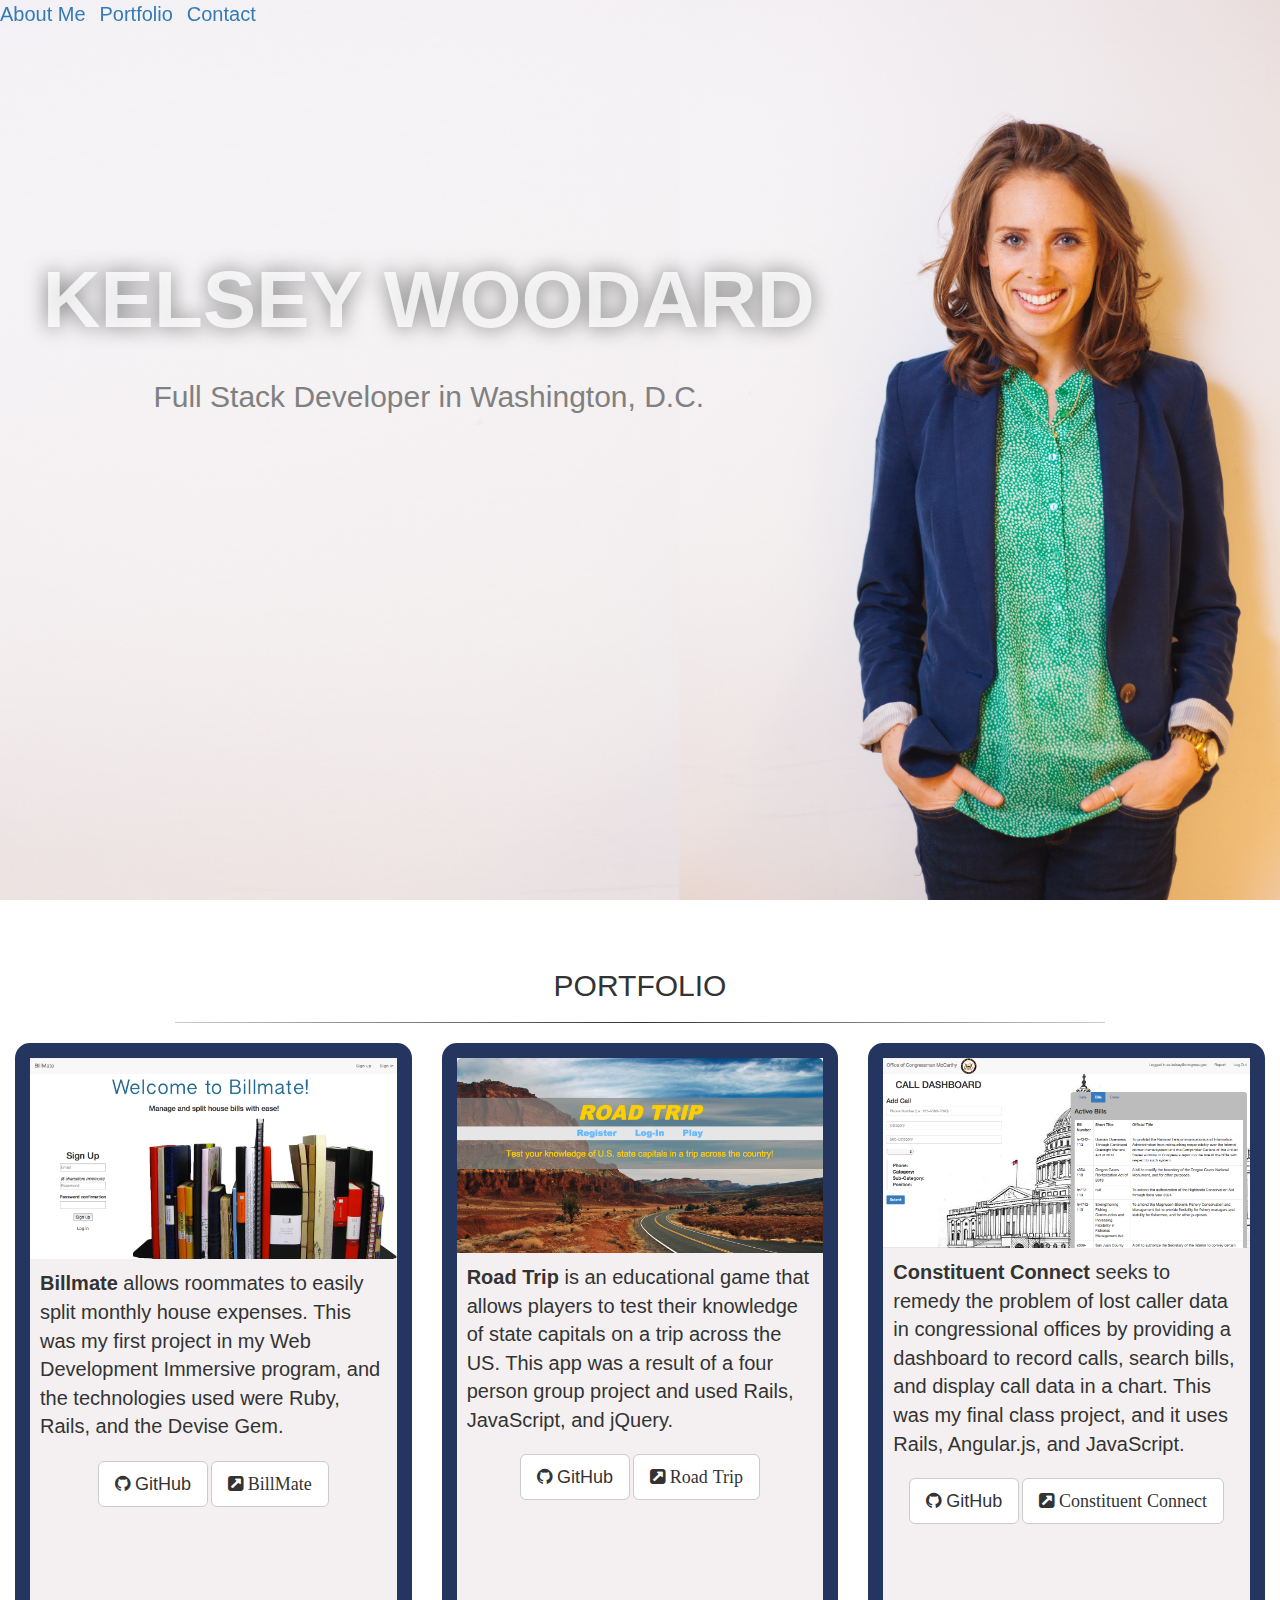
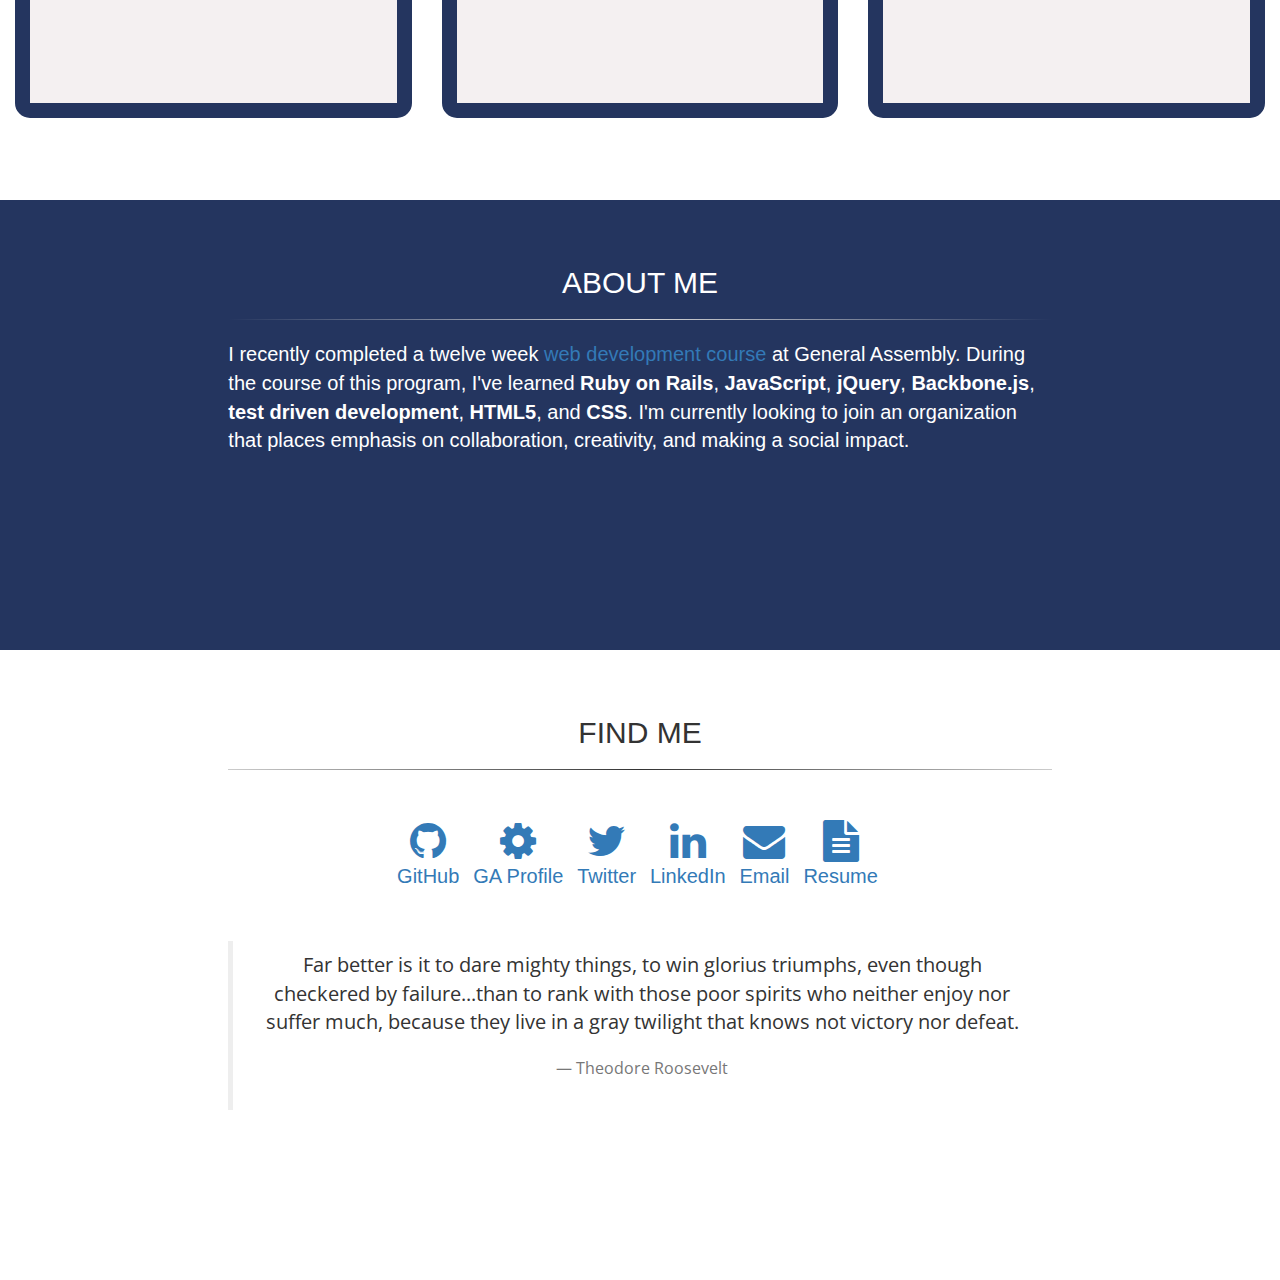
==== index.html @ 6094ac80 "changed resume to .pdf" ====
<!DOCTYPE html>
<html>
  <head>
    <!--
    Far better is it to dare mighty things, to win glorius triumphs,
    even though checkered by failure... than to rank with those poor spirits who neither enjoy nor suffer much, because they live in a gray twilight that knows not victory nor defeat.
    — Theodore Roosevelt
    -->
    <title>Kelsey Woodard</title>
    <link rel="stylesheet" href="http://fonts.googleapis.com/css?family=Roboto+Slab">
    <link href='http://fonts.googleapis.com/css?family=Open+Sans+Condensed:300' rel='stylesheet' type='text/css'>
    <link rel="stylesheet" href="css/style.css">
    <link rel="stylesheet" href="css/base.css">
    <link rel="shortcut icon" type="image/x-icon" href="images/favicon.ico">
    <link rel="stylesheet" href="https://maxcdn.bootstrapcdn.com/bootstrap/3.3.1/css/bootstrap.min.css">
    <link rel="stylesheet" href="http://maxcdn.bootstrapcdn.com/font-awesome/4.2.0/css/font-awesome.min.css">
  </head>
  <body>
    <!-- Header nav bar -->
    <nav class="navbar navbar-fixed-top">
      <div class="navbar-header page-scroll">
        <ul class="list-inline">
          <li class="link">
            <a href="#about-me">
              <span>About Me</span>
            </a>
          </li>
          <li class="link">
            <a href="#portfolio">
              <span>Portfolio</span>
            </a>
          </li>
          <li class="link">
            <a href="#contact">
              <span>Contact</span>
            </a>
          </li>
        </ul>
        </div>
    </nav>
    <!-- TITLE PAGE -->
    <section class="module parallax title">
      <div id="name">
        <h1>KELSEY WOODARD</h1>
        <h2>Full Stack Developer in Washington, D.C.</h2>
      </div>
    </section>
    
    <!-- PORTFOLIO -->
    <section class="module content">
      <div id="portfolio">
        <div class="col-md-12">
          <div class="container text-center">
            <h2>PORTFOLIO</h2>
            <hr class="style-one">
          </div>
        </div>
        <div class="col-md-4">
          <div class="project-box center-block">
            <a target="_blank" href="https://billmate.herokuapp.com/" title="BillMate">
              <img class="site-pic" src="images/billmate.png">
            </a>
            <p><strong>Billmate</strong> allows roommates to easily split monthly house expenses. This was my first project in my Web Development Immersive program, and the technologies used were Ruby, Rails, and the Devise Gem.</p>
            <div class="wrapper text-center">
              <a target="_blank" href="https://github.com/kwoodard22/BillMate">
              <button type="button" class="btn btn-default btn-lg">
                <i class="fa fa-1x fa-github"></i>
                GitHub
                </button>
              </a>
              <a target="_blank" href="https://billmate.herokuapp.com/">
                <button type="button" class="btn btn-default btn-lg">
                <i class="fa fa-1x fa-external-link-square">
                BillMate
                </i>
                </button>
              </a>
            </div>
          </div>
        </div>
        <div class="col-md-4">
          <div class="project-box center-block">
            <a target="_blank" href="https://state-capital-road-trip.herokuapp.com/" title="Road Trip">
              <img class="site-pic" src="images/road-trip.png">
            </a>
            <p><strong>Road Trip</strong> is an educational game that allows players to test their knowledge of state capitals on a trip across the US. This app was a result of a four person group project and used Rails, JavaScript, and jQuery. </p>
            <div class="wrapper text-center">
              <a target="_blank" href="https://github.com/kwoodard22/road_trip">
              <button type="button" class="btn btn-default btn-lg">
              <i class="fa fa-1x fa-github"></i>
              GitHub
              </button>
            </a>
            <a target="_blank" href="https://state-capital-road-trip.herokuapp.com/">
              <button type="button" class="btn btn-default btn-lg">
              <i class="fa fa-1x fa-external-link-square">
              Road Trip
              </i>
              </button>
            </a>
            </div>
          </div>
        </div>
        <div class="col-md-4">
          <div class="project-box">
            <a target="_blank" href="https://constituent-connect.herokuapp.com/" title="Constituent Connect">
              <img class="site-pic" src="images/constituent_connect.png">
            </a>
            <p><strong>Constituent Connect</strong> seeks to remedy the problem of lost caller data in congressional offices by providing a dashboard to record calls, search bills, and display call data in a chart. This was my final class project, and it uses Rails, Angular.js, and JavaScript.</p>
            
            <div class="wrapper text-center">
              <a target="_blank" href="https://github.com/kwoodard22/constituent_connect">
              <button type="button" class="btn btn-default btn-lg">
              <i class="fa fa-1x fa-github"></i>
              GitHub
              </button>
            </a>
              <a target="_blank" href="https://constituent-connect.herokuapp.com/">
              <button type="button" class="btn btn-default btn-lg">
              <i class="fa fa-1x fa-external-link-square">
              Constituent Connect
              </i>
              </button>
            </a>
            </div>
          </div>
        </div>
      </div>
    </section>

    <!-- ABOUT ME -->
    <section class="module about">
      <div class="col-md-2"></div>
      <div class="col-md-8 about-box">
        <div id="about-me">
          <h2>ABOUT ME</h2>
          <hr class="style-two">
        </div>
        <p>I recently completed a twelve week <a href="https://generalassemb.ly/education/web-development-immersive">web development course</a> at General Assembly. During the course of this program, I've learned <strong>Ruby on Rails</strong>, <strong>JavaScript</strong>, <strong>jQuery</strong>, <strong>Backbone.js</strong>, <strong>test driven development</strong>, <strong>HTML5</strong>, and <strong>CSS</strong>. I'm currently looking to join an organization that places emphasis on collaboration, creativity, and making a social impact.</p>
      </div>
    </section>

    <!-- CONTACT -->
    <section class="module parallax contact">
      <div class="col-md-2"></div>
      <div class="col-md-8 text-center">
        <div id="contact">
          <h2>FIND ME</h2>
          <hr class="style-one">
          <ul class="list-inline find-me-list">
            <li>
              <a href="http://www.github.com/kwoodard22" target="_blank"><i class="fa fa-github fa-3x"></i><p>GitHub</p></a>
            </li>
            <li>
              <a href="https://alumni.generalassemb.ly/kelsey-woodard" target="_blank"><i class="fa fa-cog fa-3x" target="_blank"></i><p>GA Profile</p></a>
            </li>
            <li>
              <a href="http://www.twitter.com/KelseyMWoodard" target="_blank"><i class="fa fa-twitter fa-3x"></i><p>Twitter</p></a>
            </li>
            <li>
              <a href="http://www.linkedin.com/in/kelseywoodard" target="_blank"><i class="fa fa-linkedin fa-3x"></i><p>LinkedIn</p></a>
            </li>
            <li>
              <a target="_blank" href="mailto:kwoodard22@gmail.com"><i class="fa fa-envelope fa-3x"></i><p>Email</p></a>
            </li>
            <li>
              <a href="./assets/KWoodard_Resume.pdf" target="_blank"><i class="fa fa-file-text fa-3x" target="_blank"></i><p>Resume</p></a>
            </li>
          </ul>
          <blockquote id="quote">Far better is it to dare mighty things, to win glorius triumphs, even though checkered by failure...than to rank with those poor spirits who neither enjoy nor suffer much, because they live in a gray twilight that knows not victory nor defeat.
          <footer><cite>Theodore Roosevelt</cite></footer>
          </blockquote>  
        </div>
      </div>
    </section>
    <script src="js/jquery.js"></script>
    <script type="text/javascript" src="http://ajax.googleapis.com/ajax/libs/jquery/2.1.1/jquery.min.js"></script>
  </body>
</html>
---- css/style.css ----
/* PRIMARY STRUCTURE */

html, body {
  min-height: 100%;
  margin: 0;
  padding: 0;
  border: 0;
  font-size: 100%;
  font: inherit;
  vertical-align: baseline;
  background-color: #b4b4b4;
  color: #787878;
  font-family: "Helvetica Neue", Helvetica, Arial, "Lucida Grande", sans-serif;
  font-size: 20px;
  line-height: 1.5;
  background-attachment: fixed;

}

/* HEADER */

#name h2 {
  color: #808080;
}


.link {
  font-size: 20px;
}

.site-pic {
  border-top-left-radius: 5px;
  border-top-right-radius: 5px;
  width: 100%;
  height: auto;
}

.project-box {
  background-color: #F4F0F1;
  border-radius: 15px;
  border: 15px solid #24355F;
  overflow: hidden;
  font-size: 10px;
  height: 75vh;
  padding-bottom: 30px;
}

.project-box p {
  padding: 10px;
}

hr.style-one {
    border: 0;
    height: 1px;
    width: auto;
    background: #333;
    background-image: -webkit-linear-gradient(left, #ccc, #333, #ccc); 
    background-image:    -moz-linear-gradient(left, #ccc, #333, #ccc); 
    background-image:     -ms-linear-gradient(left, #ccc, #333, #ccc); 
    background-image:      -o-linear-gradient(left, #ccc, #333, #ccc); 
}

hr.style-two {
  border: 0;
  height: 1px;
  width: auto;
  background: #d6d6d6;
  background-image: -webkit-linear-gradient(left, #24355F, #d6d6d6, #24355F); 
  background-image:    -moz-linear-gradient(left, #24355F, #d6d6d6, #24355F); 
  background-image:     -ms-linear-gradient(left, #24355F, #d6d6d6, #24355F); 
  background-image:      -o-linear-gradient(left, #24355F, #d6d6d6, #24355F); 
}

.about-box {
  color: white;
}

#about-me {
  text-align: center;
}

.fa:hover {
    color: #24355F;
}

#quote {
  font-size: 20px;
  font-family: 'Open Sans Condensed', sans-serif;
}

a,
a:hover,
a:focus,
a:active,
a.active {
    outline: 0;
    color: #000;
}

ul.find-me-list {
  padding: 30px;
}

/* SECTIONS */

section.module h2 {
  font-family: "Helvetica Neue", Helvetica, Arial, "Lucida Grande", sans-serif;
  font-size: 25px;
  padding-top: 50px;
}

section.module.parallax.title h2 {
  padding-top: 20px;
}

section.module p {

  font-size: 25px;
  font-weight: 300;
}

section.module.content {
  height: 100vh;
}

section.contact {
  height: 70vh;
}

section.module.parallax {
  min-height: 100%;
  background-position: 50% 50%;
  background-repeat: no-repeat;
  background-attachment: fixed;
  background-size: cover;
}
section.module.parallax h1 {
  color: rgba(255, 255, 255, 0.8);
  font-size: 48px;
  font-weight: 700;
  text-transform: uppercase;
  text-shadow: 0 0 20px rgba(0, 0, 0, 0.5);
  margin-bottom: 2%;
}

section.module.parallax #name {
  width: 65%;
  padding: 20% 0 0 2%;
  text-align: center;
}

section.module.title {
  background-image: url("../images/kelsey_woodard.jpg");
  height: 100vh;
}

section.about {
  background: #24355F;
  height: 50vh;
}

/* ===== MEDIA ===== */

@media (min-width: 1120px), (min-height: 630px) {
  body { 
    background-size: auto; 
  }
}

@media all and (min-width: 600px) {

  section.module.title {
    background-image: url("../images/lebanon.jpg") 50% 50% no-repeat;
  }

  section.module h2 {
    font-size: 30px;
    margin: 2% 0 2% 0;
  }
  section.module p {
    font-size: 20px;
  }
  section.module.parallax h1 {
    font-size: 50px;
  }
}

@media all and (min-width: 960px) {
  section.module.parallax h1 {
    font-size: 80px;
    margin-top: 0;
  }
}
---- css/base.css ----
/* ============================================================
  RESET - http://meyerweb.com/eric/tools/css/reset/
============================================================ */
html, body, div, span, applet, object, iframe,
h1, h2, h3, h4, h5, h6, p, blockquote, pre,
a, abbr, acronym, address, big, cite, code,
del, dfn, em, img, ins, kbd, q, s, samp,
small, strike, strong, sub, sup, tt, var,
b, u, i, center,
dl, dt, dd, ol, ul, li,
fieldset, form, label, legend,
table, caption, tbody, tfoot, thead, tr, th, td,
article, aside, canvas, details, embed,
figure, figcaption, footer, header, hgroup,
menu, nav, output, ruby, section, summary,
time, mark, audio, video {
  margin: 0;
  padding: 0;
  border: 0;
  font-size: 100%;
  font: inherit;
  vertical-align: baseline;
}

/* HTML5 display-role reset for older browsers */
article, aside, details, figcaption, figure,
footer, header, hgroup, menu, nav, section {
  display: block;
}

body {
  line-height: 1;
}

ol, ul {
  list-style: none;
}

blockquote, q {
  quotes: none;
}

blockquote:before, blockquote:after,
q:before, q:after {
  content: '';
  content: none;
}

table {
  border-collapse: collapse;
  border-spacing: 0;
}

/* ============================================================
  BOX SIZING & CLEARFIX
============================================================ */
*,
*:before,
*:after {
  -webkit-box-sizing: border-box;
  -moz-box-sizing: border-box;
  box-sizing: border-box;
}

.clearfix:after {
  content: "";
  display: table;
  clear: both;
}

/* ============================================================
  HTML & BODY
============================================================ */
body {
  background-color: #b4b4b4;
  color: #787878;
  font-family: "Helvetica Neue", Helvetica, Arial, "Lucida Grande", sans-serif;
  font-size: 14px;
  line-height: 1.5;
}

/* ============================================================
  PRIMARY STRUCTURE
============================================================ */
.wrapper {
  width: 100%;
  margin: 0 auto;
}

main {
  display: block;
  background-color: #fff;
}

.container {
  width: 100%;
  max-width: 960px;
  margin: 0 auto;
  padding: 0 20px;
}

/* ============================================================
  INFO BAR
============================================================ */
.info-bar {
  padding: 5px 0;
  background-color: #fff;
  text-align: center;
}
.info-bar a.icon {
  display: inline-block;
  vertical-align: middle;
  position: relative;
  margin: 0;
  padding: 0;
  width: 30px;
  height: 30px;
  background-image: url("../img/core/icons-dark.png");
  background-image: url("../img/core/icons-dark.svg"), none;
  opacity: 0.3;
}
.info-bar .cmn-tut {
  background-position: 0 0;
}
.info-bar .cmn-prev {
  background-position: -30px 0;
}
.info-bar .cmn-next {
  background-position: -60px 0;
}
.info-bar .cmn-download {
  background-position: -90px 0;
}
.info-bar .cmn-archive {
  background-position: -120px 0;
}
.info-bar a.icon[data-title]:after {
  opacity: 1;
}
.info-bar a.icon[data-title]:hover:after {
  position: absolute;
  top: 100%;
  left: 0;
  z-index: 20px;
  content: attr(data-title);
  padding: 5px 10px;
  background-color: #fff;
  color: #000;
  font-family: "Helvetica Neue", Helvetica, Arial, "Lucida Grande", sans-serif;
  font-size: 12px;
  white-space: nowrap;
}

/* ============================================================
  HEADER & SITE TITLE
============================================================ */
/* header */
header .branding {
  padding: 20px 0;
}
header .logo {
  margin-bottom: 20px;
  text-align: center;
}
header .logo img {
  display: inline-block;
  vertical-align: middle;
}
header .social {
  text-align: center;
}
header .social a {
  display: inline-block;
  vertical-align: middle;
  margin: 0 5px;
  width: 30px;
  height: 30px;
  color: rgba(0, 0, 0, 0);
  font-size: 0;
  text-indent: -9999px;
  background-size: 30px 30px;
  background-image: url("../img/core/social-light.png");
  background-image: url("../img/core/social-light.svg"), none;
  background-size: 180px 30px;
}
header .social a.fb {
  background-position: 0 0;
}
header .social a.twitter {
  background-position: -30px 0;
}
header .social a.googleplus {
  background-position: -60px 0;
}
header .social a.rss {
  background-position: -90px 0;
}
header .social a.email {
  background-position: -120px 0;
}
header .social a.search {
  background-position: -150px 0;
}
header .social a:hover {
  opacity: 0.4;
}

@media all and (min-width: 600px) {
  header .branding {
    padding-left: 60px;
  }
  header .logo {
    margin-bottom: 0;
    margin-left: -60px;
    float: left;
    width: 60px;
    height: 60px;
  }
  header .logo img {
    display: block;
    margin: 0;
  }
  header .social {
    padding: 15px 0;
    float: right;
    width: 100%;
    text-align: right;
  }
}
/* site title */
.site-title {
  padding: 5px 0;
  background-color: #818181;
  text-align: center;
}
.site-title h1 {
  color: #fff;
}

/* ============================================================
  FOOTER
============================================================ */
footer {
  padding: 20px 0;
}
footer .asides {
  margin-bottom: 20px;
}
footer aside {
  margin-bottom: 10px;
}
footer nav ul {
  list-style: none;
  margin: 0;
  padding: 0;
  text-align: center;
}
footer nav li {
  display: inline-block;
}
footer nav a {
  display: block;
  margin: 0 5px;
  color: #fff;
}
footer .logo {
  text-align: center;
}
footer .logo img {
  display: inline-block;
  vertical-align: middle;
}
footer .copyright {
  text-align: center;
}
footer .copyright small {
  color: #fff;
  font-size: 12px;
}
footer .copyright a {
  color: #818181;
}

@media all and (min-width: 600px) {
  footer aside {
    margin-bottom: 0;
    float: left;
    width: 33.3333%;
  }
  footer nav ul {
    text-align: left;
  }
  footer nav li {
    display: block;
  }
  footer nav a {
    display: inline-block;
    margin: 0;
  }
  footer .logo {
    text-align: right;
  }
}
/* ============================================================
  FUSION ADS
============================================================ */
#fusionads {
  position: fixed;
  top: 10px;
  right: 10px;
  z-index: 20;
  padding: 20px;
  background: rgba(255, 255, 255, 0.95);
  font-size: 12px;
  line-height: 1.2;
  -webkit-box-shadow: -2px 2px 4px rgba(0, 0, 0, 0.1);
  -moz-box-shadow: -2px 2px 4px rgba(0, 0, 0, 0.1);
  box-shadow: -2px 2px 4px rgba(0, 0, 0, 0.1);
}

#fusionads .fusion-wrap {
  display: block;
  margin: 0 auto 10px auto;
  width: 130px;
}

#fusionads a.fusion-text {
  display: block;
  color: #787878;
}

#fusionads a.fusion-img {
  display: block;
  margin-bottom: 10px;
  width: 130px;
  height: 100px;
  background-color: #fff;
}

#fusionads a.fusion-img img {
  display: block;
  margin: 0 0 10px 0;
}

#fusionads a.fusion-poweredby {
  color: #b4b4b4;
}
#fusionads a.fusion-poweredby:hover {
  color: #818181;
}

#close-fusionad {
  position: fixed;
  top: 10px;
  right: 10px;
  z-index: 30;
  width: 20px;
  height: 20px;
  background-color: #282828;
  text-align: center;
  line-height: 20px;
  color: #fff;
  font-size: 12px;
  font-weight: 700;
}

/* ============================================================
  TEXT LEVEL SEMANTICS
============================================================ */
a {
  text-decoration: none;
  color: #b4b4b4;
}

a:hover {
  color: #818181;
}
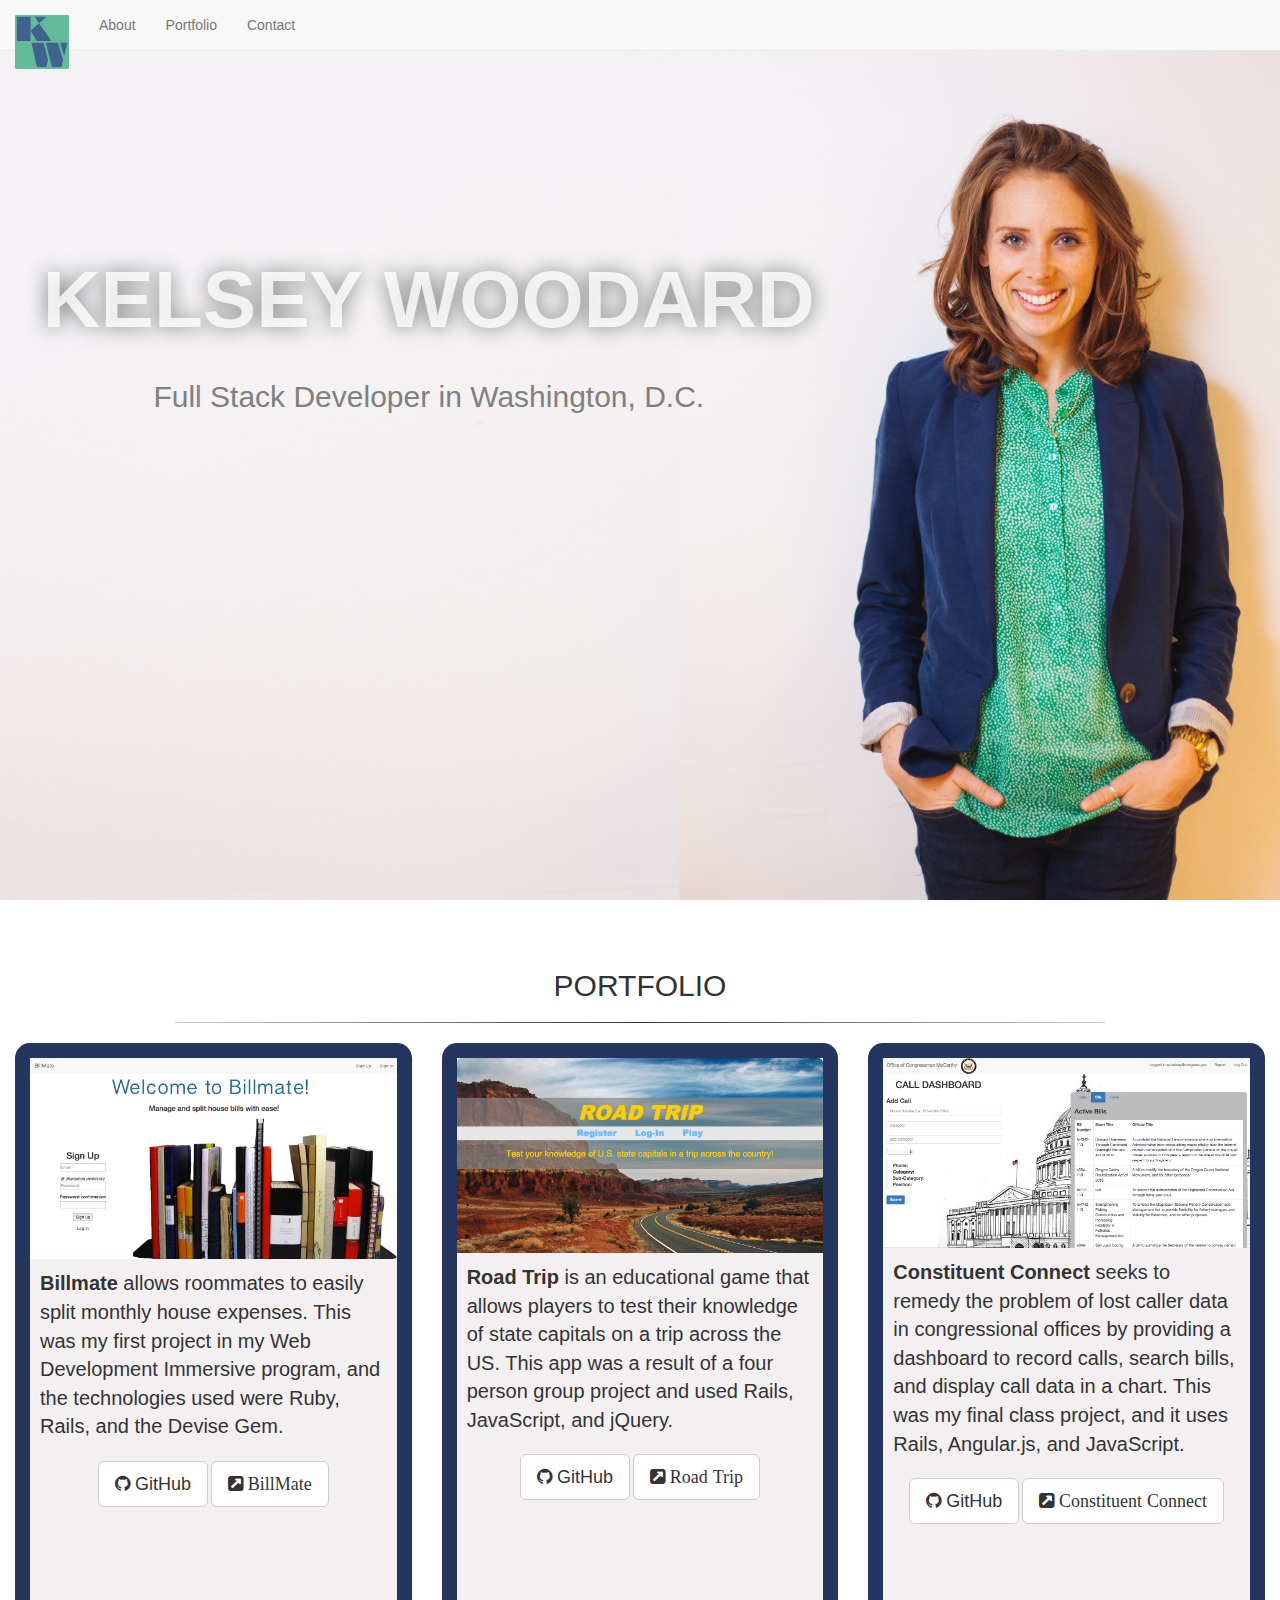
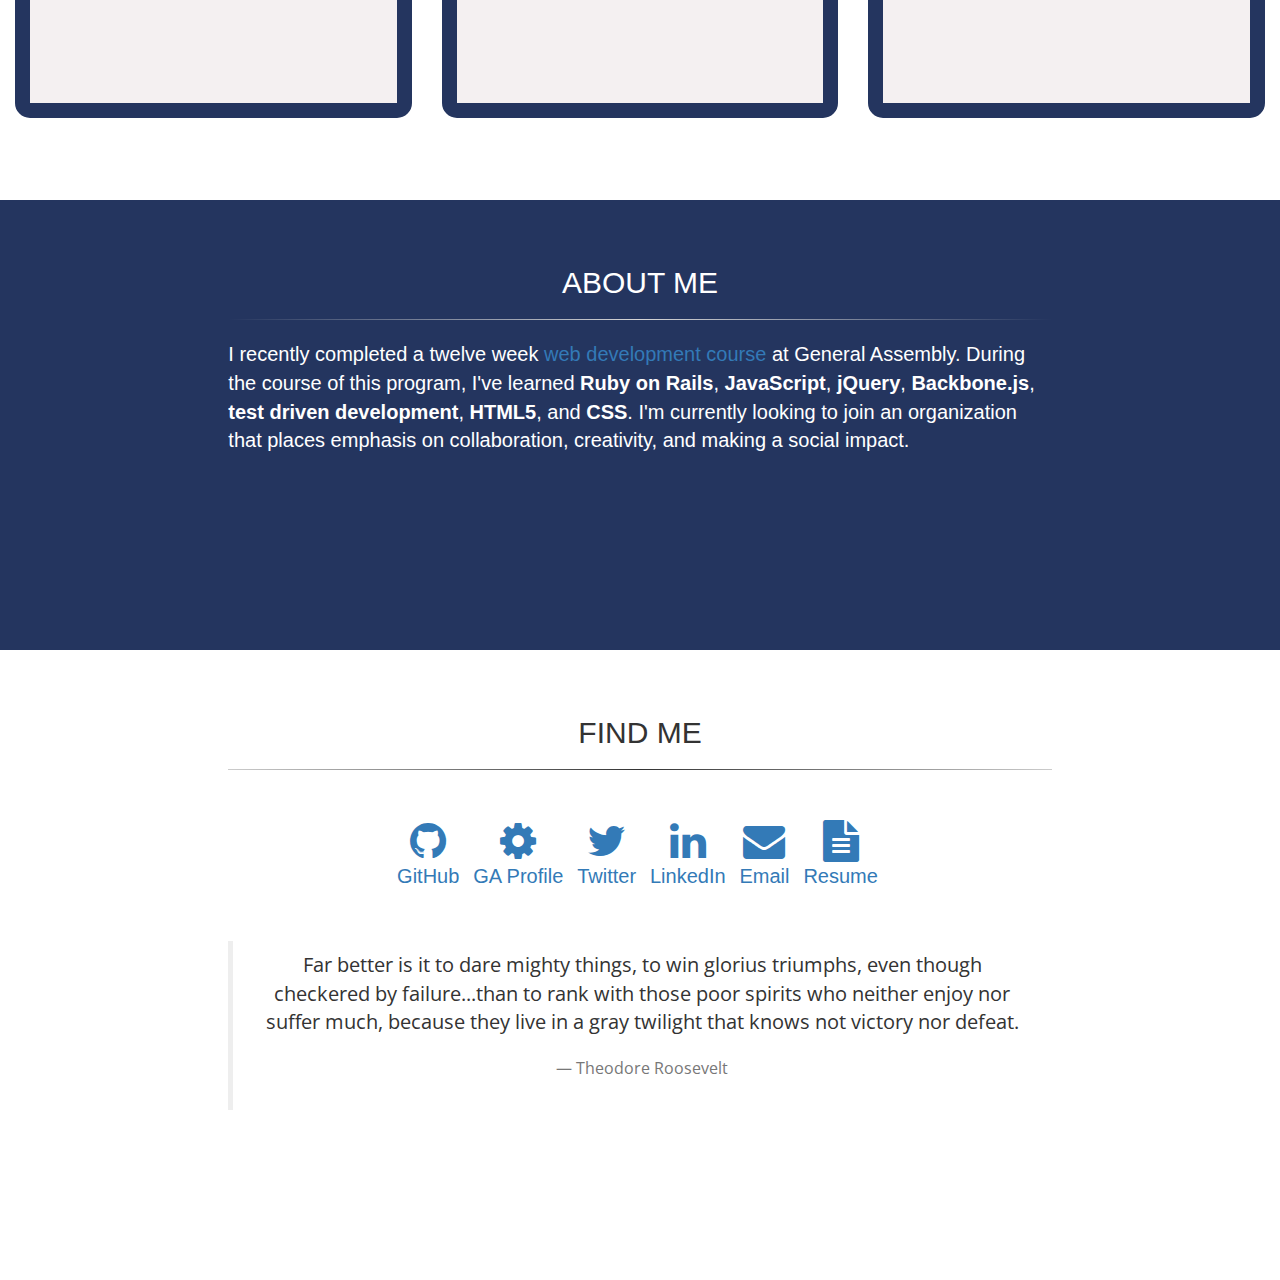
==== commit c1fa144c: "fixed navbar and added logo" ====
--- a/index.html
+++ b/index.html
@@ -9,167 +9,175 @@
     <title>Kelsey Woodard</title>
     <link rel="stylesheet" href="http://fonts.googleapis.com/css?family=Roboto+Slab">
     <link href='http://fonts.googleapis.com/css?family=Open+Sans+Condensed:300' rel='stylesheet' type='text/css'>
-    <link rel="stylesheet" href="css/style.css">
-    <link rel="stylesheet" href="css/base.css">
-    <link rel="shortcut icon" type="image/x-icon" href="images/favicon.ico">
-    <link rel="stylesheet" href="https://maxcdn.bootstrapcdn.com/bootstrap/3.3.1/css/bootstrap.min.css">
-    <link rel="stylesheet" href="http://maxcdn.bootstrapcdn.com/font-awesome/4.2.0/css/font-awesome.min.css">
-  </head>
-  <body>
-    <!-- Header nav bar -->
-    <nav class="navbar navbar-fixed-top">
-      <div class="navbar-header page-scroll">
-        <ul class="list-inline">
-          <li class="link">
-            <a href="#about-me">
-              <span>About Me</span>
+      <link rel="stylesheet" href="css/style.css">
+      <link rel="stylesheet" href="css/base.css">
+      <link rel="shortcut icon" type="image/x-icon" href="images/favicon.ico">
+      <link rel="stylesheet" href="https://maxcdn.bootstrapcdn.com/bootstrap/3.3.1/css/bootstrap.min.css">
+      <link rel="stylesheet" href="http://maxcdn.bootstrapcdn.com/font-awesome/4.2.0/css/font-awesome.min.css">
+    </head>
+    <body id="page-top" data-spy="scroll" data-target=".navbar-fixed-top">
+      <!-- Header nav bar -->
+      <nav class="navbar navbar-default navbar-fixed-top" role="navigation">
+          <div class="navbar-header page-scroll">
+            <button type="button" class="navbar-toggle" data-toggle="collapse" data-target=".navbar-ex1-collapse">
+              <span class="sr-only">Toggle navigation</span>
+              <span class="icon-bar"></span>
+              <span class="icon-bar"></span>
+              <span class="icon-bar"></span>
+            </button>
+            <a class="navbar-brand page-scroll" href="#page-top">
+              <img src="images/KW.png" alt="Initial">
             </a>
-          </li>
-          <li class="link">
-            <a href="#portfolio">
-              <span>Portfolio</span>
-            </a>
-          </li>
-          <li class="link">
-            <a href="#contact">
-              <span>Contact</span>
-            </a>
-          </li>
-        </ul>
+          </div>
+          <div class="collapse navbar-collapse navbar-ex1-collapse">
+            <ul class="nav navbar-nav">
+              <li class="hidden">
+                <a class="page-scroll" href="#page-top"></a>
+              </li>
+              <li>
+                <a class="page-scroll" href="#about-me">About</a>
+              </li>
+              <li>
+                <a class="page-scroll" href="#portfolio">Portfolio</a>
+              </li>
+              <li>
+                <a href="#contact">
+                  <span>Contact</span>
+                </a>
+              </li>
+            </ul>
+          </div>
+      </nav>
+      <!-- TITLE PAGE -->
+      <section class="module parallax title">
+        <div id="name">
+          <h1>KELSEY WOODARD</h1>
+          <h2>Full Stack Developer in Washington, D.C.</h2>
         </div>
-    </nav>
-    <!-- TITLE PAGE -->
-    <section class="module parallax title">
-      <div id="name">
-        <h1>KELSEY WOODARD</h1>
-        <h2>Full Stack Developer in Washington, D.C.</h2>
-      </div>
-    </section>
-    
-    <!-- PORTFOLIO -->
-    <section class="module content">
-      <div id="portfolio">
-        <div class="col-md-12">
-          <div class="container text-center">
-            <h2>PORTFOLIO</h2>
-            <hr class="style-one">
+      </section>
+      
+      <!-- PORTFOLIO -->
+      <section class="module content">
+        <div id="portfolio">
+          <div class="col-md-12">
+            <div class="container text-center">
+              <h2>PORTFOLIO</h2>
+              <hr class="style-one">
+            </div>
           </div>
-        </div>
-        <div class="col-md-4">
-          <div class="project-box center-block">
-            <a target="_blank" href="https://billmate.herokuapp.com/" title="BillMate">
-              <img class="site-pic" src="images/billmate.png">
-            </a>
-            <p><strong>Billmate</strong> allows roommates to easily split monthly house expenses. This was my first project in my Web Development Immersive program, and the technologies used were Ruby, Rails, and the Devise Gem.</p>
-            <div class="wrapper text-center">
-              <a target="_blank" href="https://github.com/kwoodard22/BillMate">
-              <button type="button" class="btn btn-default btn-lg">
-                <i class="fa fa-1x fa-github"></i>
-                GitHub
-                </button>
+          <div class="col-md-4">
+            <div class="project-box center-block">
+              <a target="_blank" href="https://billmate.herokuapp.com/" title="BillMate">
+                <img class="site-pic" src="images/billmate.png">
               </a>
-              <a target="_blank" href="https://billmate.herokuapp.com/">
-                <button type="button" class="btn btn-default btn-lg">
-                <i class="fa fa-1x fa-external-link-square">
-                BillMate
-                </i>
-                </button>
+              <p><strong>Billmate</strong> allows roommates to easily split monthly house expenses. This was my first project in my Web Development Immersive program, and the technologies used were Ruby, Rails, and the Devise Gem.</p>
+              <div class="wrapper text-center">
+                <a target="_blank" href="https://github.com/kwoodard22/BillMate">
+                  <button type="button" class="btn btn-default btn-lg">
+                  <i class="fa fa-1x fa-github"></i>
+                  GitHub
+                  </button>
+                </a>
+                <a target="_blank" href="https://billmate.herokuapp.com/">
+                  <button type="button" class="btn btn-default btn-lg">
+                  <i class="fa fa-1x fa-external-link-square">
+                  BillMate
+                  </i>
+                  </button>
+                </a>
+              </div>
+            </div>
+          </div>
+          <div class="col-md-4">
+            <div class="project-box center-block">
+              <a target="_blank" href="https://state-capital-road-trip.herokuapp.com/" title="Road Trip">
+                <img class="site-pic" src="images/road-trip.png">
               </a>
+              <p><strong>Road Trip</strong> is an educational game that allows players to test their knowledge of state capitals on a trip across the US. This app was a result of a four person group project and used Rails, JavaScript, and jQuery. </p>
+              <div class="wrapper text-center">
+                <a target="_blank" href="https://github.com/kwoodard22/road_trip">
+                  <button type="button" class="btn btn-default btn-lg">
+                  <i class="fa fa-1x fa-github"></i>
+                  GitHub
+                  </button>
+                </a>
+                <a target="_blank" href="https://state-capital-road-trip.herokuapp.com/">
+                  <button type="button" class="btn btn-default btn-lg">
+                  <i class="fa fa-1x fa-external-link-square">
+                  Road Trip
+                  </i>
+                  </button>
+                </a>
+              </div>
+            </div>
+          </div>
+          <div class="col-md-4">
+            <div class="project-box">
+              <a target="_blank" href="https://constituent-connect.herokuapp.com/" title="Constituent Connect">
+                <img class="site-pic" src="images/constituent_connect.png">
+              </a>
+              <p><strong>Constituent Connect</strong> seeks to remedy the problem of lost caller data in congressional offices by providing a dashboard to record calls, search bills, and display call data in a chart. This was my final class project, and it uses Rails, Angular.js, and JavaScript.</p>
+              
+              <div class="wrapper text-center">
+                <a target="_blank" href="https://github.com/kwoodard22/constituent_connect">
+                  <button type="button" class="btn btn-default btn-lg">
+                  <i class="fa fa-1x fa-github"></i>
+                  GitHub
+                  </button>
+                </a>
+                <a target="_blank" href="https://constituent-connect.herokuapp.com/">
+                  <button type="button" class="btn btn-default btn-lg">
+                  <i class="fa fa-1x fa-external-link-square">
+                  Constituent Connect
+                  </i>
+                  </button>
+                </a>
+              </div>
             </div>
           </div>
         </div>
-        <div class="col-md-4">
-          <div class="project-box center-block">
-            <a target="_blank" href="https://state-capital-road-trip.herokuapp.com/" title="Road Trip">
-              <img class="site-pic" src="images/road-trip.png">
-            </a>
-            <p><strong>Road Trip</strong> is an educational game that allows players to test their knowledge of state capitals on a trip across the US. This app was a result of a four person group project and used Rails, JavaScript, and jQuery. </p>
-            <div class="wrapper text-center">
-              <a target="_blank" href="https://github.com/kwoodard22/road_trip">
-              <button type="button" class="btn btn-default btn-lg">
-              <i class="fa fa-1x fa-github"></i>
-              GitHub
-              </button>
-            </a>
-            <a target="_blank" href="https://state-capital-road-trip.herokuapp.com/">
-              <button type="button" class="btn btn-default btn-lg">
-              <i class="fa fa-1x fa-external-link-square">
-              Road Trip
-              </i>
-              </button>
-            </a>
-            </div>
+      </section>
+      <!-- ABOUT ME -->
+      <section class="module about">
+        <div class="col-md-2"></div>
+        <div class="col-md-8 about-box">
+          <div id="about-me">
+            <h2>ABOUT ME</h2>
+            <hr class="style-two">
           </div>
+          <p>I recently completed a twelve week <a href="https://generalassemb.ly/education/web-development-immersive">web development course</a> at General Assembly. During the course of this program, I've learned <strong>Ruby on Rails</strong>, <strong>JavaScript</strong>, <strong>jQuery</strong>, <strong>Backbone.js</strong>, <strong>test driven development</strong>, <strong>HTML5</strong>, and <strong>CSS</strong>. I'm currently looking to join an organization that places emphasis on collaboration, creativity, and making a social impact.</p>
         </div>
-        <div class="col-md-4">
-          <div class="project-box">
-            <a target="_blank" href="https://constituent-connect.herokuapp.com/" title="Constituent Connect">
-              <img class="site-pic" src="images/constituent_connect.png">
-            </a>
-            <p><strong>Constituent Connect</strong> seeks to remedy the problem of lost caller data in congressional offices by providing a dashboard to record calls, search bills, and display call data in a chart. This was my final class project, and it uses Rails, Angular.js, and JavaScript.</p>
-            
-            <div class="wrapper text-center">
-              <a target="_blank" href="https://github.com/kwoodard22/constituent_connect">
-              <button type="button" class="btn btn-default btn-lg">
-              <i class="fa fa-1x fa-github"></i>
-              GitHub
-              </button>
-            </a>
-              <a target="_blank" href="https://constituent-connect.herokuapp.com/">
-              <button type="button" class="btn btn-default btn-lg">
-              <i class="fa fa-1x fa-external-link-square">
-              Constituent Connect
-              </i>
-              </button>
-            </a>
-            </div>
-          </div>
-        </div>
-      </div>
-    </section>
-
-    <!-- ABOUT ME -->
-    <section class="module about">
-      <div class="col-md-2"></div>
-      <div class="col-md-8 about-box">
-        <div id="about-me">
-          <h2>ABOUT ME</h2>
-          <hr class="style-two">
-        </div>
-        <p>I recently completed a twelve week <a href="https://generalassemb.ly/education/web-development-immersive">web development course</a> at General Assembly. During the course of this program, I've learned <strong>Ruby on Rails</strong>, <strong>JavaScript</strong>, <strong>jQuery</strong>, <strong>Backbone.js</strong>, <strong>test driven development</strong>, <strong>HTML5</strong>, and <strong>CSS</strong>. I'm currently looking to join an organization that places emphasis on collaboration, creativity, and making a social impact.</p>
-      </div>
-    </section>
-
-    <!-- CONTACT -->
-    <section class="module parallax contact">
-      <div class="col-md-2"></div>
-      <div class="col-md-8 text-center">
-        <div id="contact">
-          <h2>FIND ME</h2>
-          <hr class="style-one">
-          <ul class="list-inline find-me-list">
-            <li>
-              <a href="http://www.github.com/kwoodard22" target="_blank"><i class="fa fa-github fa-3x"></i><p>GitHub</p></a>
-            </li>
-            <li>
-              <a href="https://alumni.generalassemb.ly/kelsey-woodard" target="_blank"><i class="fa fa-cog fa-3x" target="_blank"></i><p>GA Profile</p></a>
-            </li>
-            <li>
-              <a href="http://www.twitter.com/KelseyMWoodard" target="_blank"><i class="fa fa-twitter fa-3x"></i><p>Twitter</p></a>
-            </li>
-            <li>
-              <a href="http://www.linkedin.com/in/kelseywoodard" target="_blank"><i class="fa fa-linkedin fa-3x"></i><p>LinkedIn</p></a>
-            </li>
-            <li>
-              <a target="_blank" href="mailto:kwoodard22@gmail.com"><i class="fa fa-envelope fa-3x"></i><p>Email</p></a>
-            </li>
-            <li>
-              <a href="./assets/KWoodard_Resume.pdf" target="_blank"><i class="fa fa-file-text fa-3x" target="_blank"></i><p>Resume</p></a>
-            </li>
-          </ul>
-          <blockquote id="quote">Far better is it to dare mighty things, to win glorius triumphs, even though checkered by failure...than to rank with those poor spirits who neither enjoy nor suffer much, because they live in a gray twilight that knows not victory nor defeat.
-          <footer><cite>Theodore Roosevelt</cite></footer>
-          </blockquote>  
+      </section>
+      <!-- CONTACT -->
+      <section class="module parallax contact">
+        <div class="col-md-2"></div>
+        <div class="col-md-8 text-center">
+          <div id="contact">
+            <h2>FIND ME</h2>
+            <hr class="style-one">
+            <ul class="list-inline find-me-list">
+              <li>
+                <a href="http://www.github.com/kwoodard22" target="_blank"><i class="fa fa-github fa-3x"></i><p>GitHub</p></a>
+              </li>
+              <li>
+                <a href="https://alumni.generalassemb.ly/kelsey-woodard" target="_blank"><i class="fa fa-cog fa-3x" target="_blank"></i><p>GA Profile</p></a>
+              </li>
+              <li>
+                <a href="http://www.twitter.com/KelseyMWoodard" target="_blank"><i class="fa fa-twitter fa-3x"></i><p>Twitter</p></a>
+              </li>
+              <li>
+                <a href="http://www.linkedin.com/in/kelseywoodard" target="_blank"><i class="fa fa-linkedin fa-3x"></i><p>LinkedIn</p></a>
+              </li>
+              <li>
+                <a target="_blank" href="mailto:kwoodard22@gmail.com"><i class="fa fa-envelope fa-3x"></i><p>Email</p></a>
+              </li>
+              <li>
+                <a href="./assets/KWoodard_Resume.pdf" target="_blank"><i class="fa fa-file-text fa-3x" target="_blank"></i><p>Resume</p></a>
+              </li>
+            </ul>
+            <blockquote id="quote">Far better is it to dare mighty things, to win glorius triumphs, even though checkered by failure...than to rank with those poor spirits who neither enjoy nor suffer much, because they live in a gray twilight that knows not victory nor defeat.
+            <footer><cite>Theodore Roosevelt</cite></footer>
+          </blockquote>
         </div>
       </div>
     </section>
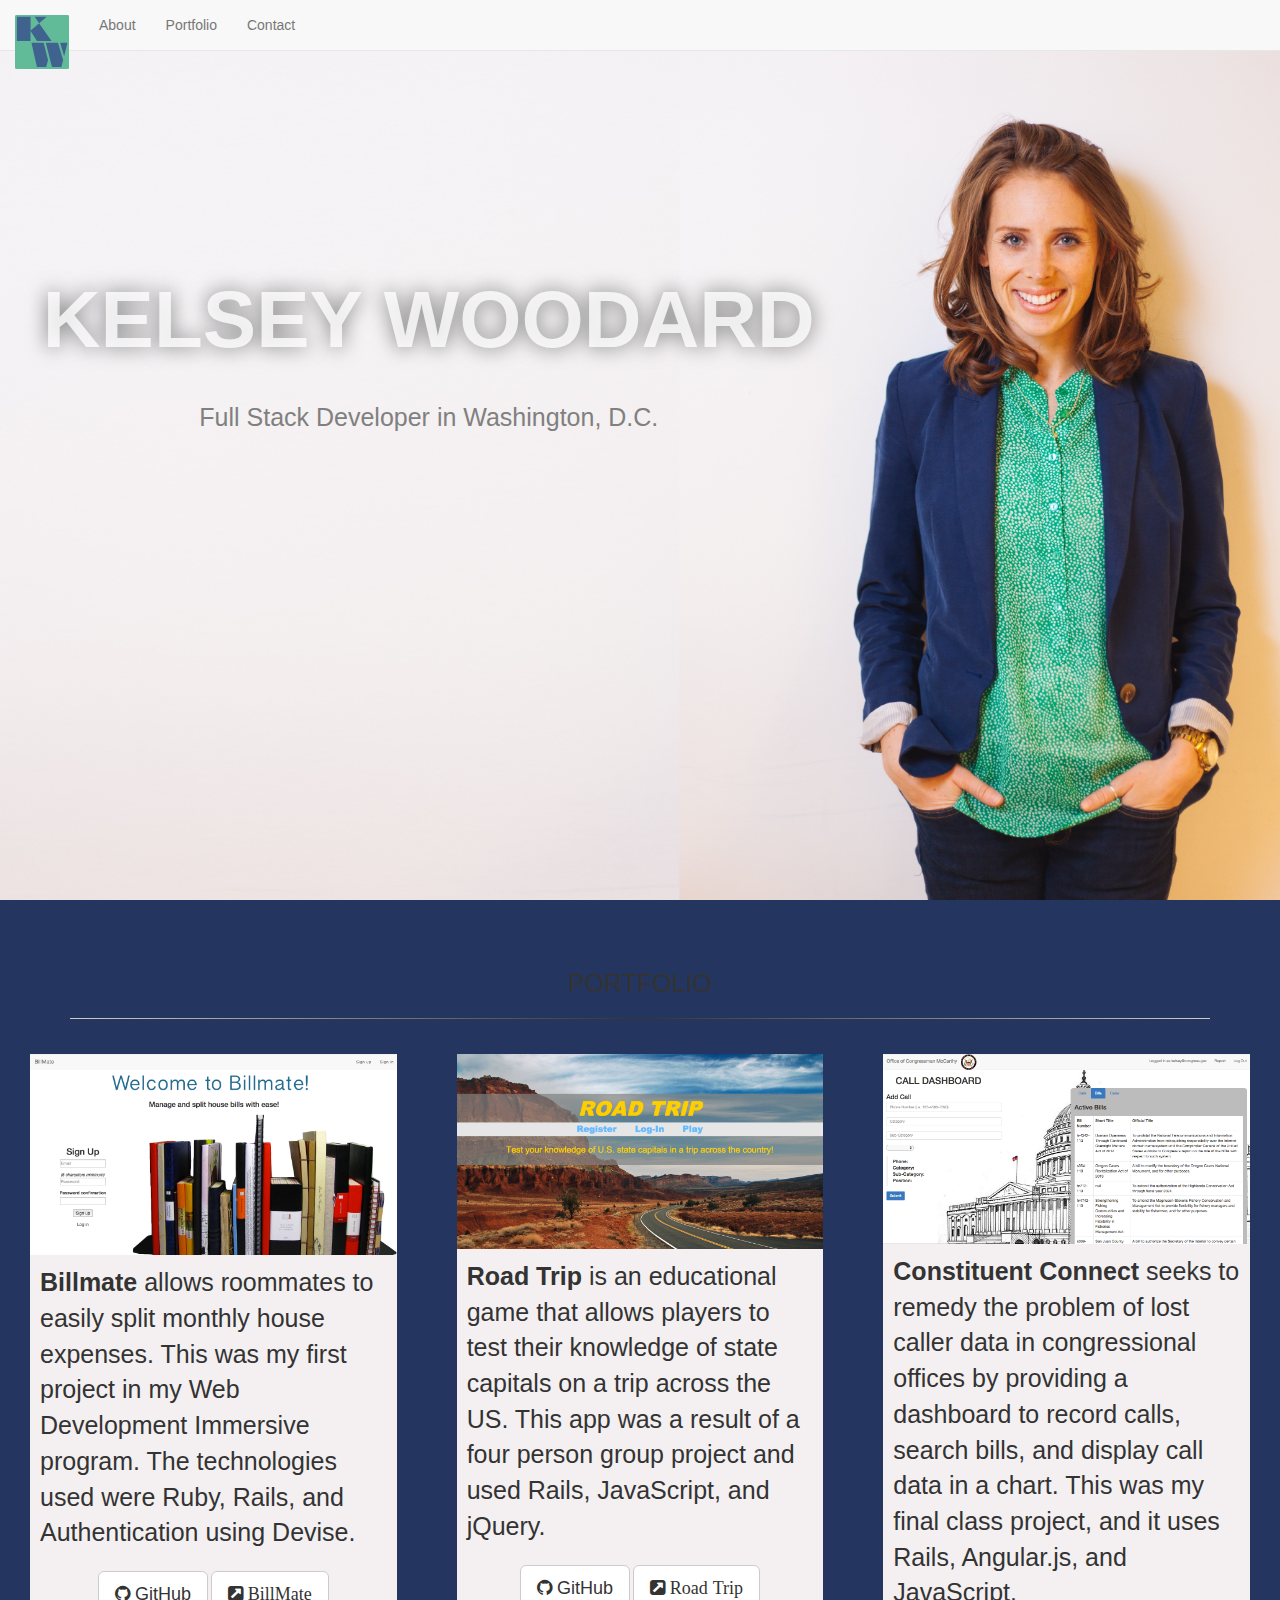
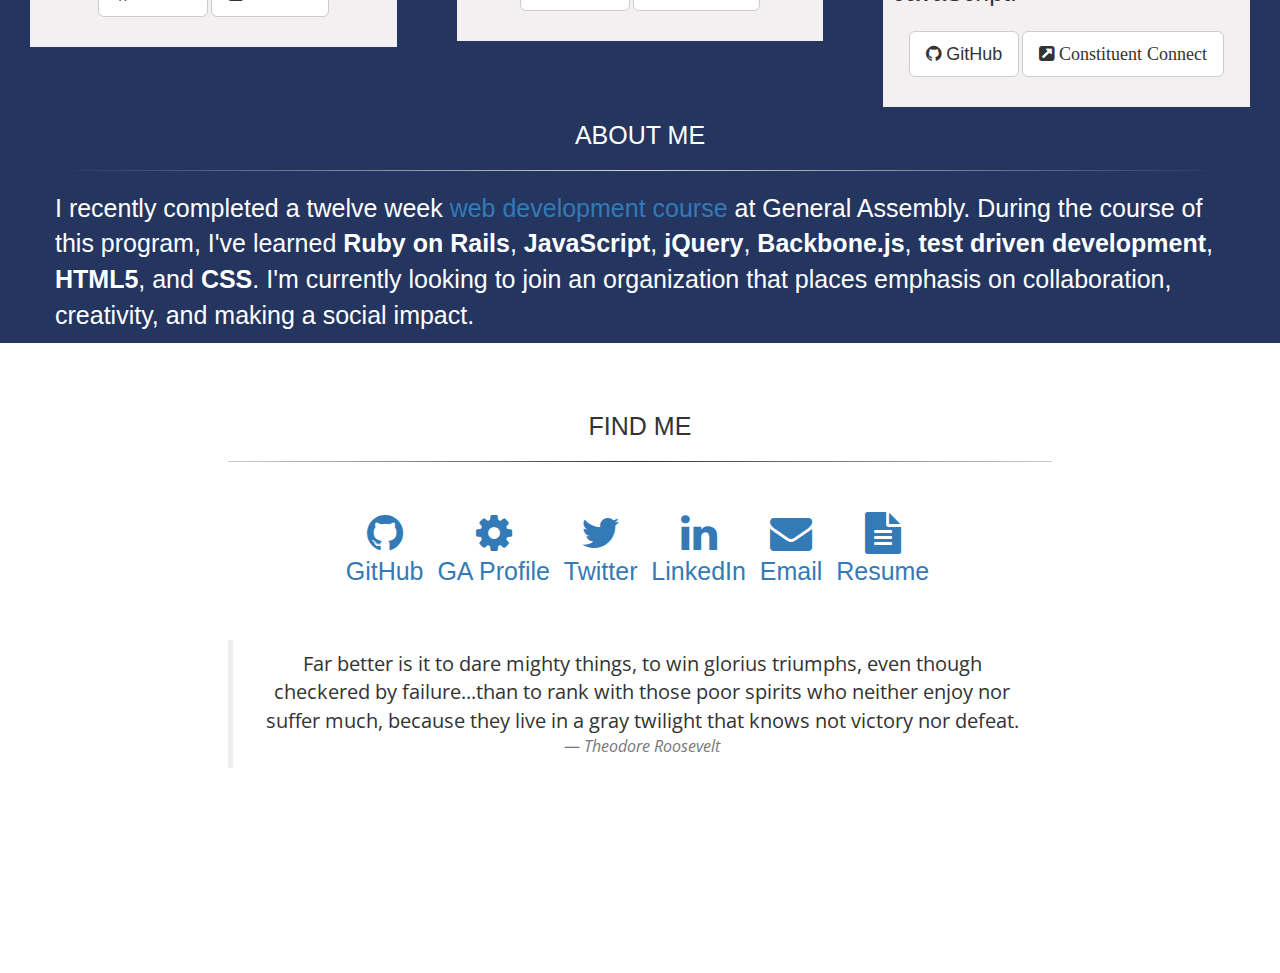
==== commit b8045414: "still working on portfolio and about section layout" ====
--- a/index.html
+++ b/index.html
@@ -10,7 +10,7 @@
     <link rel="stylesheet" href="http://fonts.googleapis.com/css?family=Roboto+Slab">
     <link href='http://fonts.googleapis.com/css?family=Open+Sans+Condensed:300' rel='stylesheet' type='text/css'>
       <link rel="stylesheet" href="css/style.css">
-      <link rel="stylesheet" href="css/base.css">
+      <!-- <link rel="stylesheet" href="css/base.css"> -->
       <link rel="shortcut icon" type="image/x-icon" href="images/favicon.ico">
       <link rel="stylesheet" href="https://maxcdn.bootstrapcdn.com/bootstrap/3.3.1/css/bootstrap.min.css">
       <link rel="stylesheet" href="http://maxcdn.bootstrapcdn.com/font-awesome/4.2.0/css/font-awesome.min.css">
@@ -18,35 +18,35 @@
     <body id="page-top" data-spy="scroll" data-target=".navbar-fixed-top">
       <!-- Header nav bar -->
       <nav class="navbar navbar-default navbar-fixed-top" role="navigation">
-          <div class="navbar-header page-scroll">
-            <button type="button" class="navbar-toggle" data-toggle="collapse" data-target=".navbar-ex1-collapse">
-              <span class="sr-only">Toggle navigation</span>
-              <span class="icon-bar"></span>
-              <span class="icon-bar"></span>
-              <span class="icon-bar"></span>
-            </button>
-            <a class="navbar-brand page-scroll" href="#page-top">
-              <img src="images/KW.png" alt="Initial">
-            </a>
-          </div>
-          <div class="collapse navbar-collapse navbar-ex1-collapse">
-            <ul class="nav navbar-nav">
-              <li class="hidden">
-                <a class="page-scroll" href="#page-top"></a>
-              </li>
-              <li>
-                <a class="page-scroll" href="#about-me">About</a>
-              </li>
-              <li>
-                <a class="page-scroll" href="#portfolio">Portfolio</a>
-              </li>
-              <li>
-                <a href="#contact">
-                  <span>Contact</span>
-                </a>
-              </li>
-            </ul>
-          </div>
+        <div class="navbar-header page-scroll">
+          <button type="button" class="navbar-toggle" data-toggle="collapse" data-target=".navbar-ex1-collapse">
+          <span class="sr-only">Toggle navigation</span>
+          <span class="icon-bar"></span>
+          <span class="icon-bar"></span>
+          <span class="icon-bar"></span>
+          </button>
+          <a class="navbar-brand page-scroll" href="#page-top">
+            <img src="images/KW.png" alt="Initial">
+          </a>
+        </div>
+        <div class="collapse navbar-collapse navbar-ex1-collapse">
+          <ul class="nav navbar-nav">
+            <li class="hidden">
+              <a class="page-scroll" href="#page-top"></a>
+            </li>
+            <li>
+              <a class="page-scroll" href="#about-me">About</a>
+            </li>
+            <li>
+              <a class="page-scroll" href="#portfolio">Portfolio</a>
+            </li>
+            <li>
+              <a href="#contact">
+                <span>Contact</span>
+              </a>
+            </li>
+          </ul>
+        </div>
       </nav>
       <!-- TITLE PAGE -->
       <section class="module parallax title">
@@ -70,7 +70,7 @@
               <a target="_blank" href="https://billmate.herokuapp.com/" title="BillMate">
                 <img class="site-pic" src="images/billmate.png">
               </a>
-              <p><strong>Billmate</strong> allows roommates to easily split monthly house expenses. This was my first project in my Web Development Immersive program, and the technologies used were Ruby, Rails, and the Devise Gem.</p>
+              <p><strong>Billmate</strong> allows roommates to easily split monthly house expenses. This was my first project in my Web Development Immersive program. The technologies used were Ruby, Rails, and Authentication using Devise.</p>
               <div class="wrapper text-center">
                 <a target="_blank" href="https://github.com/kwoodard22/BillMate">
                   <button type="button" class="btn btn-default btn-lg">
@@ -139,17 +139,20 @@
       </section>
       <!-- ABOUT ME -->
       <section class="module about">
-        <div class="col-md-2"></div>
-        <div class="col-md-8 about-box">
-          <div id="about-me">
-            <h2>ABOUT ME</h2>
-            <hr class="style-two">
+        <div class="container">
+          <div class="row">
+            <div class="about-box">
+              <div id="about-me">
+                <h2>ABOUT ME</h2>
+                <hr class="style-two">
+              </div>
+              <p>I recently completed a twelve week <a href="https://generalassemb.ly/education/web-development-immersive">web development course</a> at General Assembly. During the course of this program, I've learned <strong>Ruby on Rails</strong>, <strong>JavaScript</strong>, <strong>jQuery</strong>, <strong>Backbone.js</strong>, <strong>test driven development</strong>, <strong>HTML5</strong>, and <strong>CSS</strong>. I'm currently looking to join an organization that places emphasis on collaboration, creativity, and making a social impact.</p>
+            </div>
           </div>
-          <p>I recently completed a twelve week <a href="https://generalassemb.ly/education/web-development-immersive">web development course</a> at General Assembly. During the course of this program, I've learned <strong>Ruby on Rails</strong>, <strong>JavaScript</strong>, <strong>jQuery</strong>, <strong>Backbone.js</strong>, <strong>test driven development</strong>, <strong>HTML5</strong>, and <strong>CSS</strong>. I'm currently looking to join an organization that places emphasis on collaboration, creativity, and making a social impact.</p>
         </div>
       </section>
       <!-- CONTACT -->
-      <section class="module parallax contact">
+      <section class="module contact">
         <div class="col-md-2"></div>
         <div class="col-md-8 text-center">
           <div id="contact">
@@ -177,11 +180,10 @@
             </ul>
             <blockquote id="quote">Far better is it to dare mighty things, to win glorius triumphs, even though checkered by failure...than to rank with those poor spirits who neither enjoy nor suffer much, because they live in a gray twilight that knows not victory nor defeat.
             <footer><cite>Theodore Roosevelt</cite></footer>
-          </blockquote>
+            </blockquote>
+          </div>
         </div>
-      </div>
-    </section>
-    <script src="js/jquery.js"></script>
-    <script type="text/javascript" src="http://ajax.googleapis.com/ajax/libs/jquery/2.1.1/jquery.min.js"></script>
+      </section>
+    
   </body>
 </html>--- a/css/style.css
+++ b/css/style.css
@@ -14,6 +14,7 @@
   font-size: 20px;
   line-height: 1.5;
   background-attachment: fixed;
+  background-size: auto;
 
 }
 
@@ -29,8 +30,6 @@
 }
 
 .site-pic {
-  border-top-left-radius: 5px;
-  border-top-right-radius: 5px;
   width: 100%;
   height: auto;
 }
@@ -41,7 +40,7 @@
   border: 15px solid #24355F;
   overflow: hidden;
   font-size: 10px;
-  height: 75vh;
+  height: auto;
   padding-bottom: 30px;
 }
 
@@ -119,13 +118,20 @@
   font-weight: 300;
 }
 
-section.module.content {
-  height: 100vh;
+section.content {
+  height: 100%;
+  background: white;
 }
 
 section.contact {
   height: 70vh;
 }
+
+section.about {
+  background: #24355F;
+}
+
+/* TITLE PAGE  */
 
 section.module.parallax {
   min-height: 100%;
@@ -136,7 +142,7 @@
 }
 section.module.parallax h1 {
   color: rgba(255, 255, 255, 0.8);
-  font-size: 48px;
+  font-size: 8rem;
   font-weight: 700;
   text-transform: uppercase;
   text-shadow: 0 0 20px rgba(0, 0, 0, 0.5);
@@ -154,41 +160,3 @@
   height: 100vh;
 }
 
-section.about {
-  background: #24355F;
-  height: 50vh;
-}
-
-/* ===== MEDIA ===== */
-
-@media (min-width: 1120px), (min-height: 630px) {
-  body { 
-    background-size: auto; 
-  }
-}
-
-@media all and (min-width: 600px) {
-
-  section.module.title {
-    background-image: url("../images/lebanon.jpg") 50% 50% no-repeat;
-  }
-
-  section.module h2 {
-    font-size: 30px;
-    margin: 2% 0 2% 0;
-  }
-  section.module p {
-    font-size: 20px;
-  }
-  section.module.parallax h1 {
-    font-size: 50px;
-  }
-}
-
-@media all and (min-width: 960px) {
-  section.module.parallax h1 {
-    font-size: 80px;
-    margin-top: 0;
-  }
-}
-
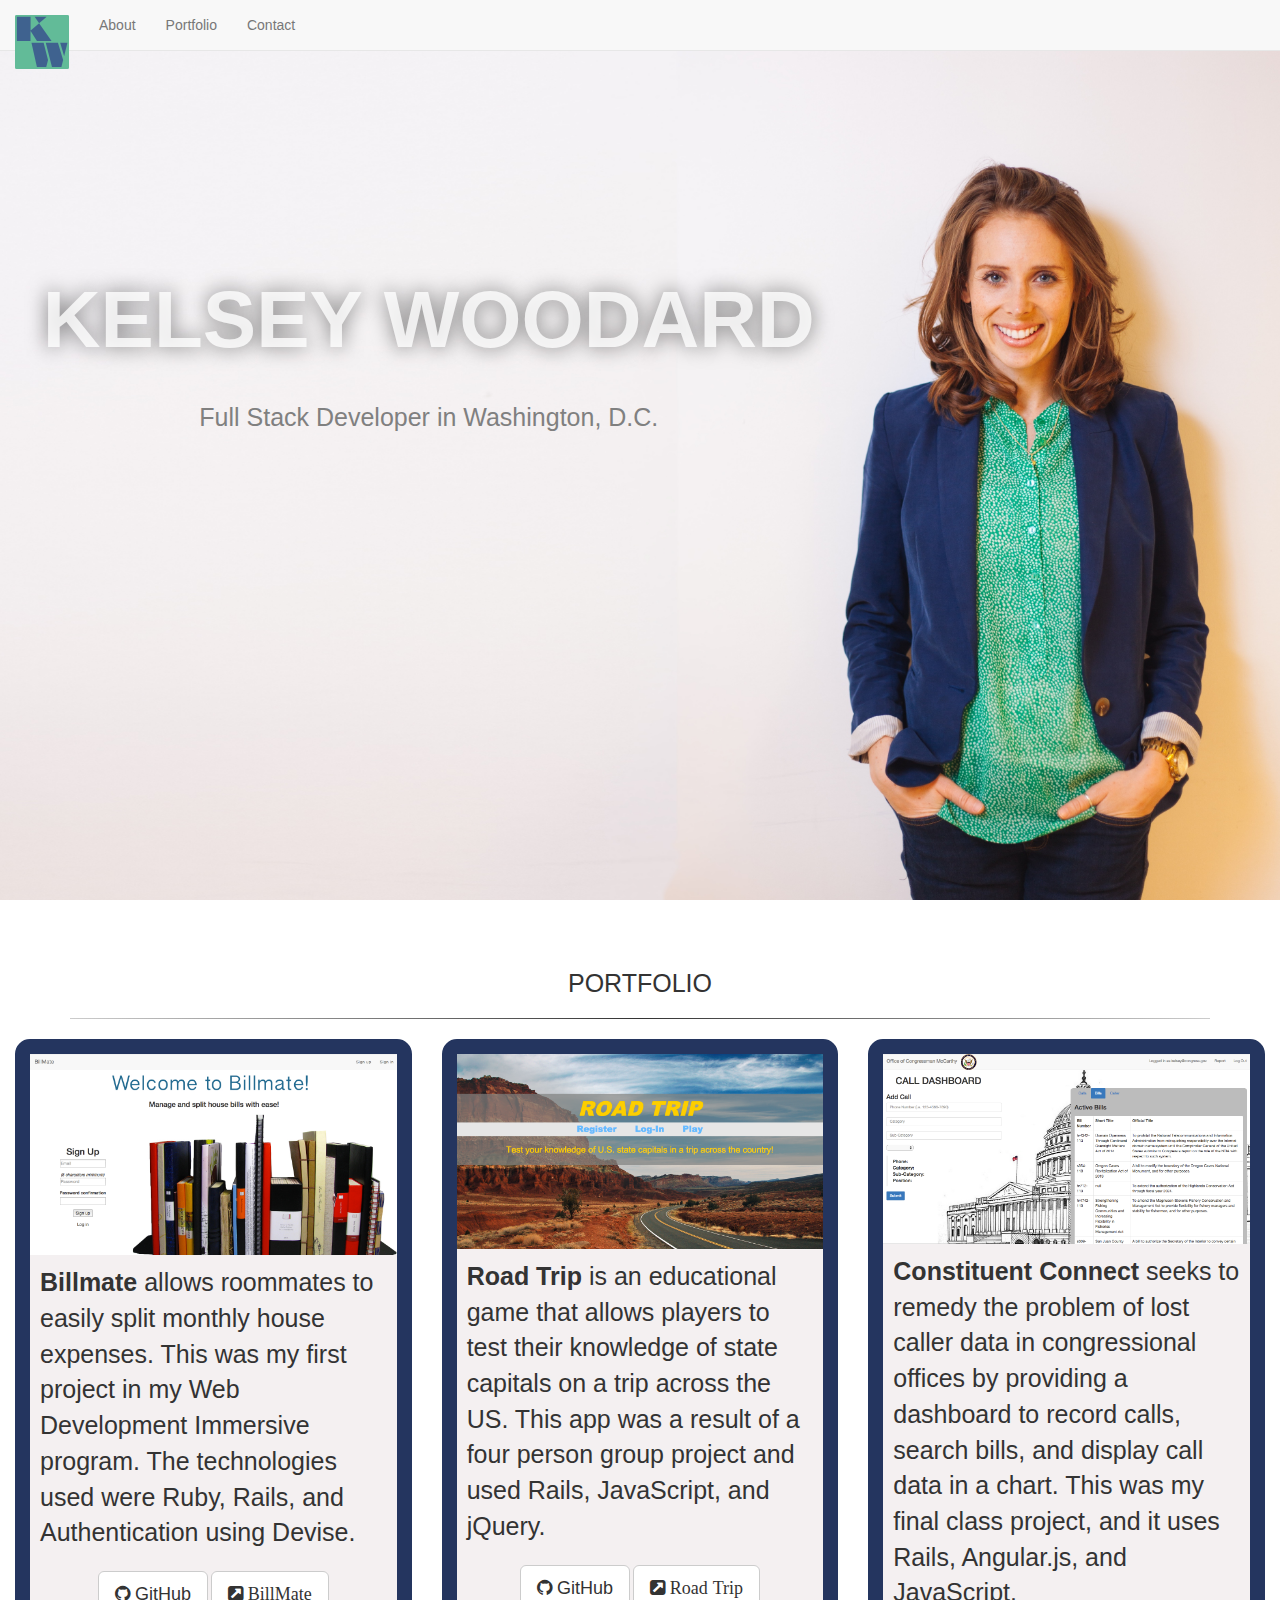
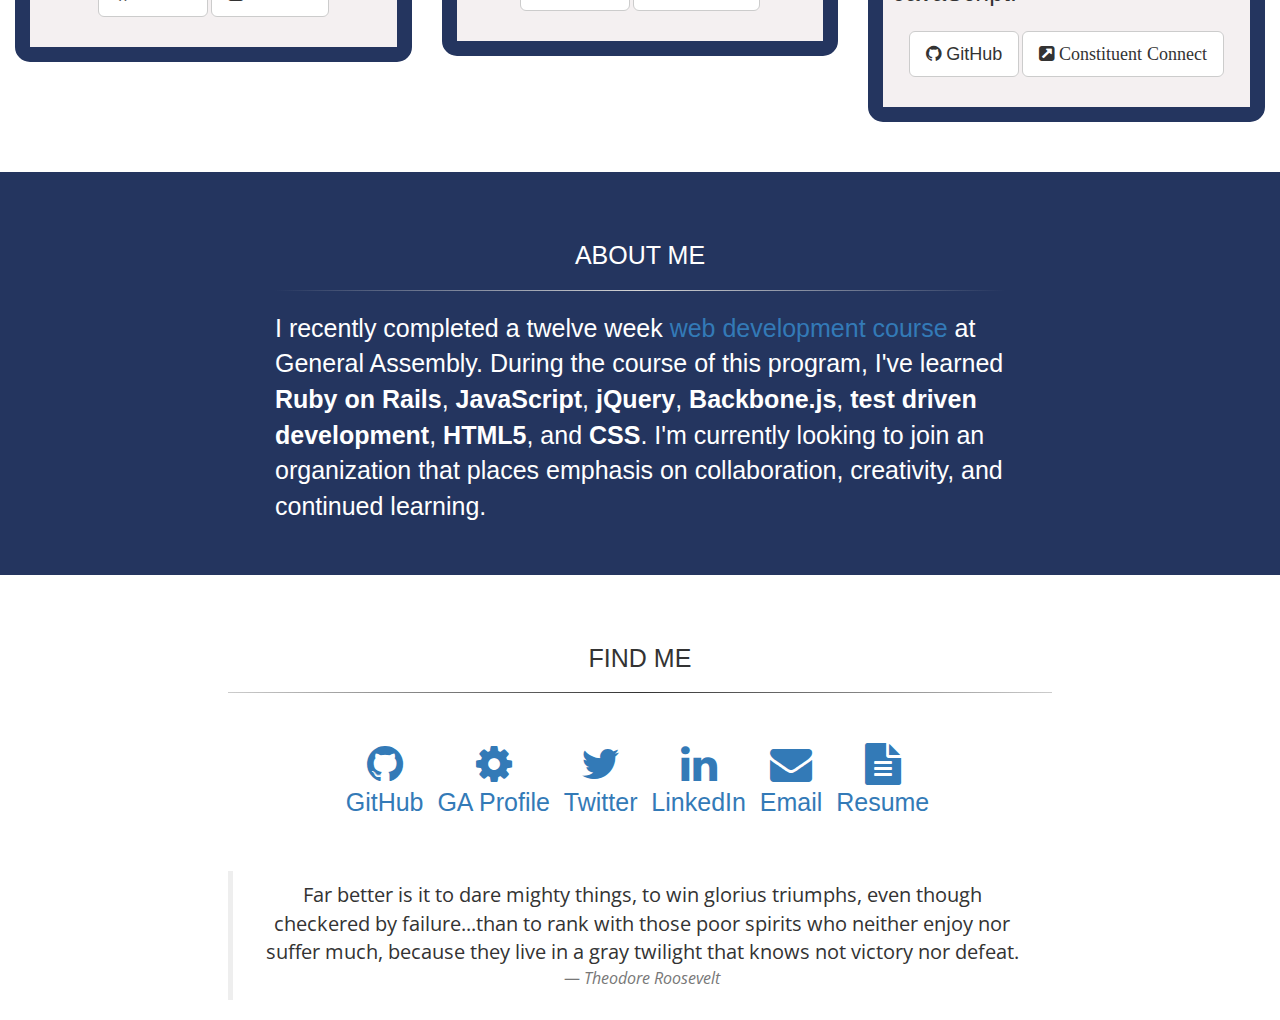
==== commit e2115737: "changed main picture and fixed section overflow." ====
--- a/index.html
+++ b/index.html
@@ -140,21 +140,20 @@
       <!-- ABOUT ME -->
       <section class="module about">
         <div class="container">
-          <div class="row">
+          <div class="col-md-8 col-md-offset-2">
             <div class="about-box">
               <div id="about-me">
                 <h2>ABOUT ME</h2>
                 <hr class="style-two">
               </div>
-              <p>I recently completed a twelve week <a href="https://generalassemb.ly/education/web-development-immersive">web development course</a> at General Assembly. During the course of this program, I've learned <strong>Ruby on Rails</strong>, <strong>JavaScript</strong>, <strong>jQuery</strong>, <strong>Backbone.js</strong>, <strong>test driven development</strong>, <strong>HTML5</strong>, and <strong>CSS</strong>. I'm currently looking to join an organization that places emphasis on collaboration, creativity, and making a social impact.</p>
+              <p>I recently completed a twelve week <a href="https://generalassemb.ly/education/web-development-immersive">web development course</a> at General Assembly. During the course of this program, I've learned <strong>Ruby on Rails</strong>, <strong>JavaScript</strong>, <strong>jQuery</strong>, <strong>Backbone.js</strong>, <strong>test driven development</strong>, <strong>HTML5</strong>, and <strong>CSS</strong>. I'm currently looking to join an organization that places emphasis on collaboration, creativity, and continued learning.</p>
             </div>
           </div>
         </div>
       </section>
       <!-- CONTACT -->
       <section class="module contact">
-        <div class="col-md-2"></div>
-        <div class="col-md-8 text-center">
+        <div class="col-md-8 col-md-offset-2 text-center">
           <div id="contact">
             <h2>FIND ME</h2>
             <hr class="style-one">
--- a/css/style.css
+++ b/css/style.css
@@ -42,6 +42,7 @@
   font-size: 10px;
   height: auto;
   padding-bottom: 30px;
+  margin-bottom: 10px;
 }
 
 .project-box p {
@@ -121,14 +122,18 @@
 section.content {
   height: 100%;
   background: white;
+  overflow: hidden;
+  padding-bottom: 40px;
 }
 
 section.contact {
-  height: 70vh;
+  overflow: hidden;
 }
 
 section.about {
   background: #24355F;
+  overflow: hidden;
+  padding-bottom: 40px;
 }
 
 /* TITLE PAGE  */
@@ -156,7 +161,7 @@
 }
 
 section.module.title {
-  background-image: url("../images/kelsey_woodard.jpg");
+  background-image: url("../images/kelsey_woodard2.jpg");
   height: 100vh;
 }
 
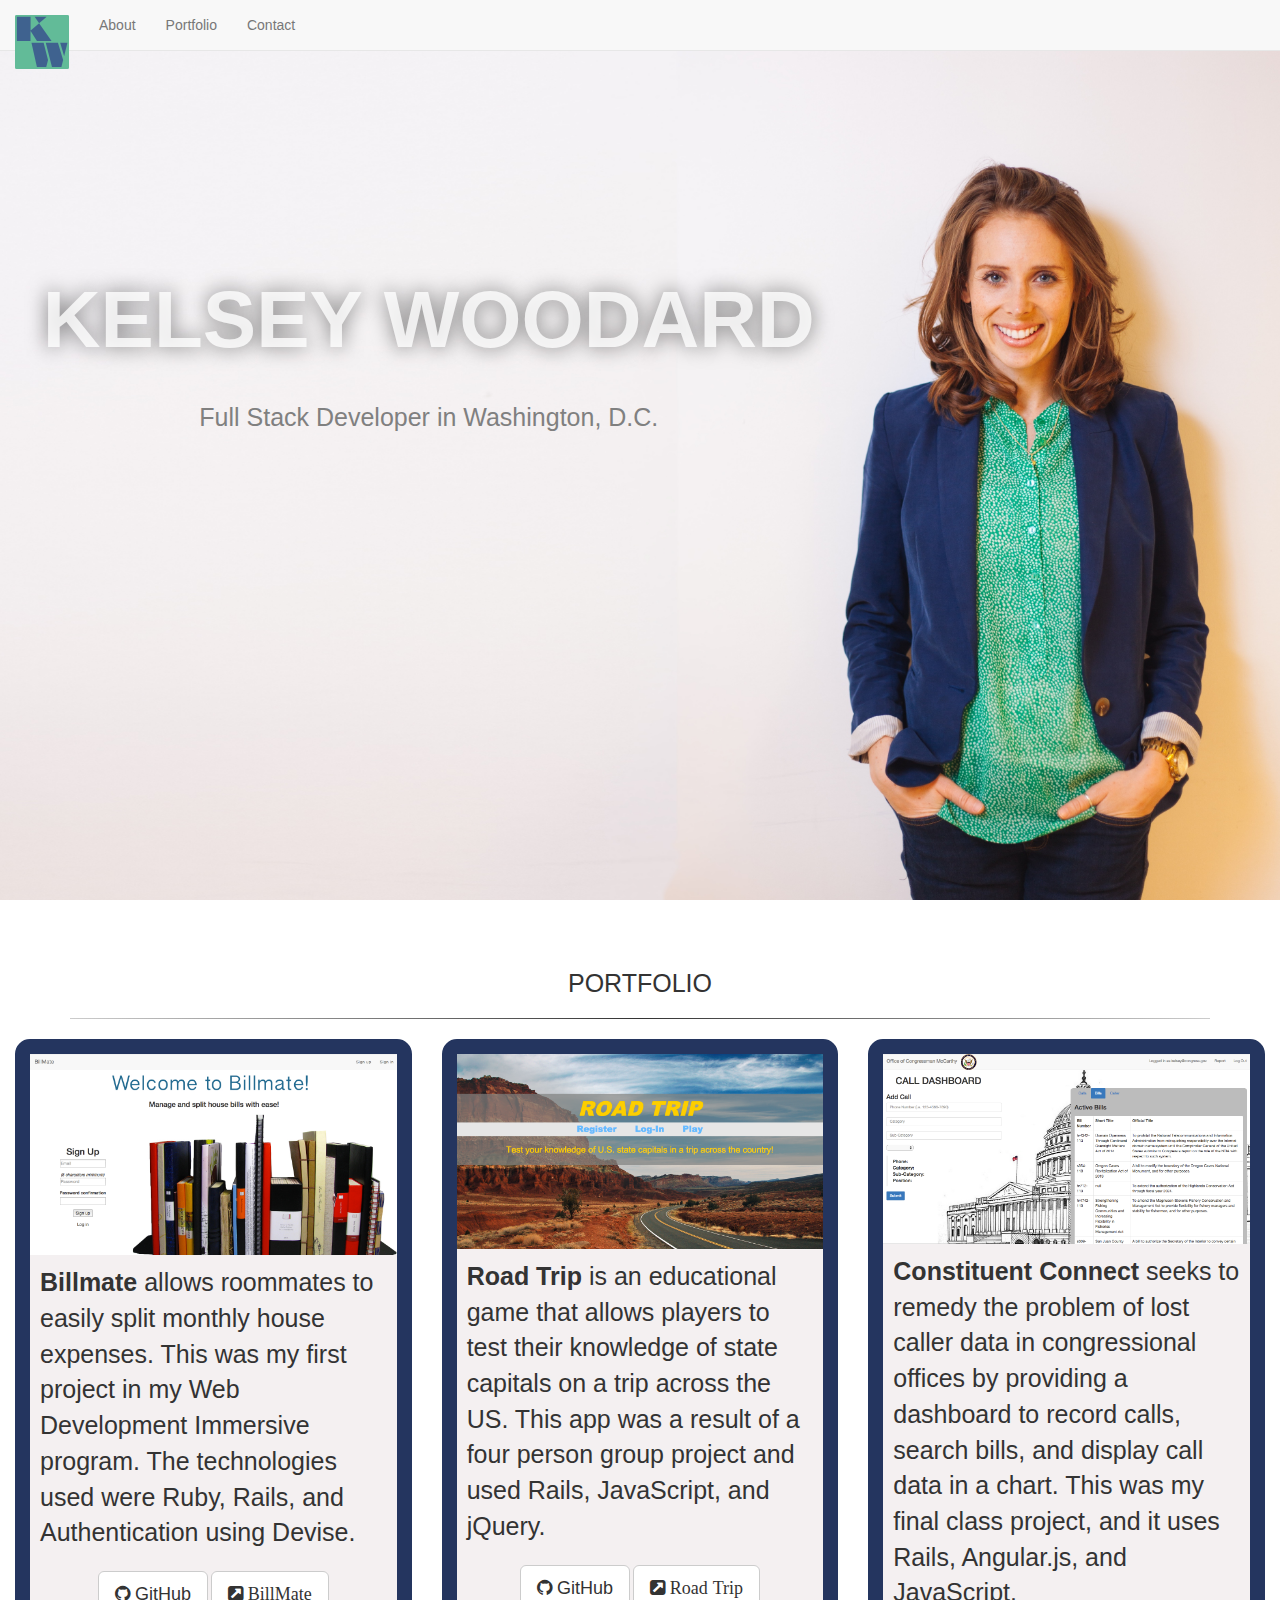
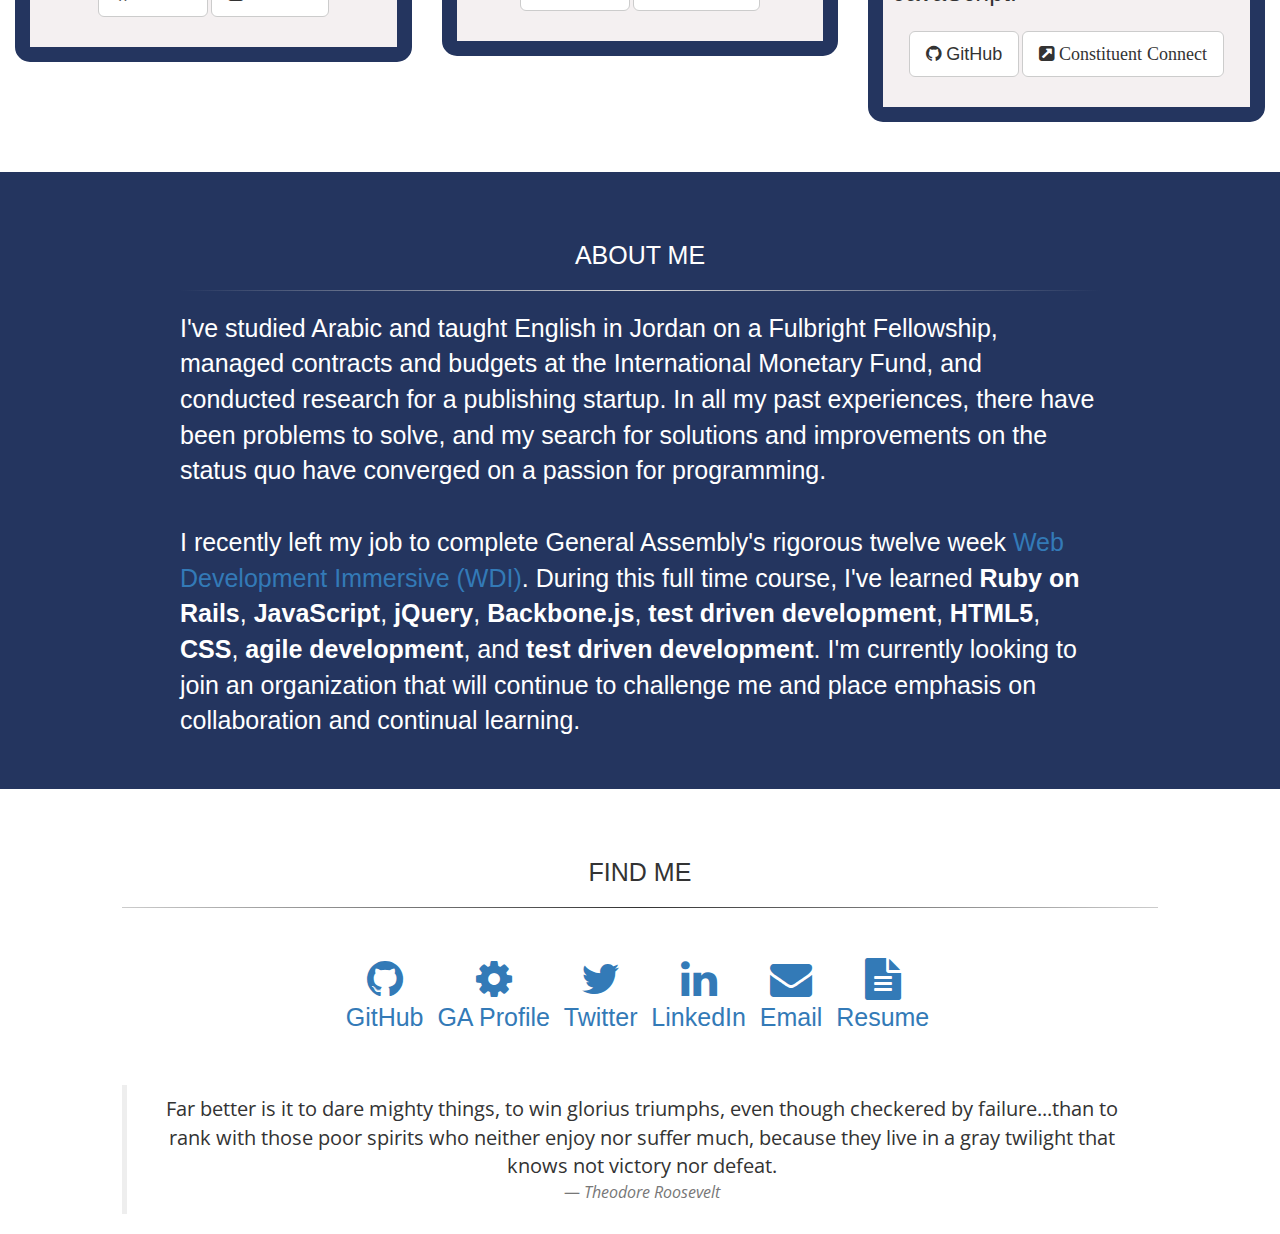
==== commit 3dc84d90: "shortened bio" ====
--- a/index.html
+++ b/index.html
@@ -140,20 +140,24 @@
       <!-- ABOUT ME -->
       <section class="module about">
         <div class="container">
-          <div class="col-md-8 col-md-offset-2">
+          <div class="col-md-10 col-md-offset-1">
             <div class="about-box">
               <div id="about-me">
                 <h2>ABOUT ME</h2>
                 <hr class="style-two">
               </div>
-              <p>I recently completed a twelve week <a href="https://generalassemb.ly/education/web-development-immersive">web development course</a> at General Assembly. During the course of this program, I've learned <strong>Ruby on Rails</strong>, <strong>JavaScript</strong>, <strong>jQuery</strong>, <strong>Backbone.js</strong>, <strong>test driven development</strong>, <strong>HTML5</strong>, and <strong>CSS</strong>. I'm currently looking to join an organization that places emphasis on collaboration, creativity, and continued learning.</p>
+              <p>
+                I've studied Arabic and taught English in Jordan on a Fulbright Fellowship, managed contracts and budgets at the International Monetary Fund, and conducted research for a publishing startup. In all my past experiences, there have been problems to solve, and my search for solutions and improvements on the status quo have converged on a passion for programming.</br></br>
+
+                I recently left my job to complete General Assembly's rigorous twelve week <a href="https://generalassemb.ly/education/web-development-immersive">Web Development Immersive (WDI)</a>. During this full time course, I've learned <strong>Ruby on Rails</strong>, <strong>JavaScript</strong>, <strong>jQuery</strong>, <strong>Backbone.js</strong>, <strong>test driven development</strong>, <strong>HTML5</strong>, <strong>CSS</strong>, <strong>agile development</strong>, and <strong>test driven development</strong>. I'm currently looking to join an organization that will continue to challenge me and place emphasis on collaboration and continual learning.
+              </p>
             </div>
           </div>
         </div>
       </section>
       <!-- CONTACT -->
       <section class="module contact">
-        <div class="col-md-8 col-md-offset-2 text-center">
+        <div class="col-md-10 col-md-offset-1 text-center">
           <div id="contact">
             <h2>FIND ME</h2>
             <hr class="style-one">
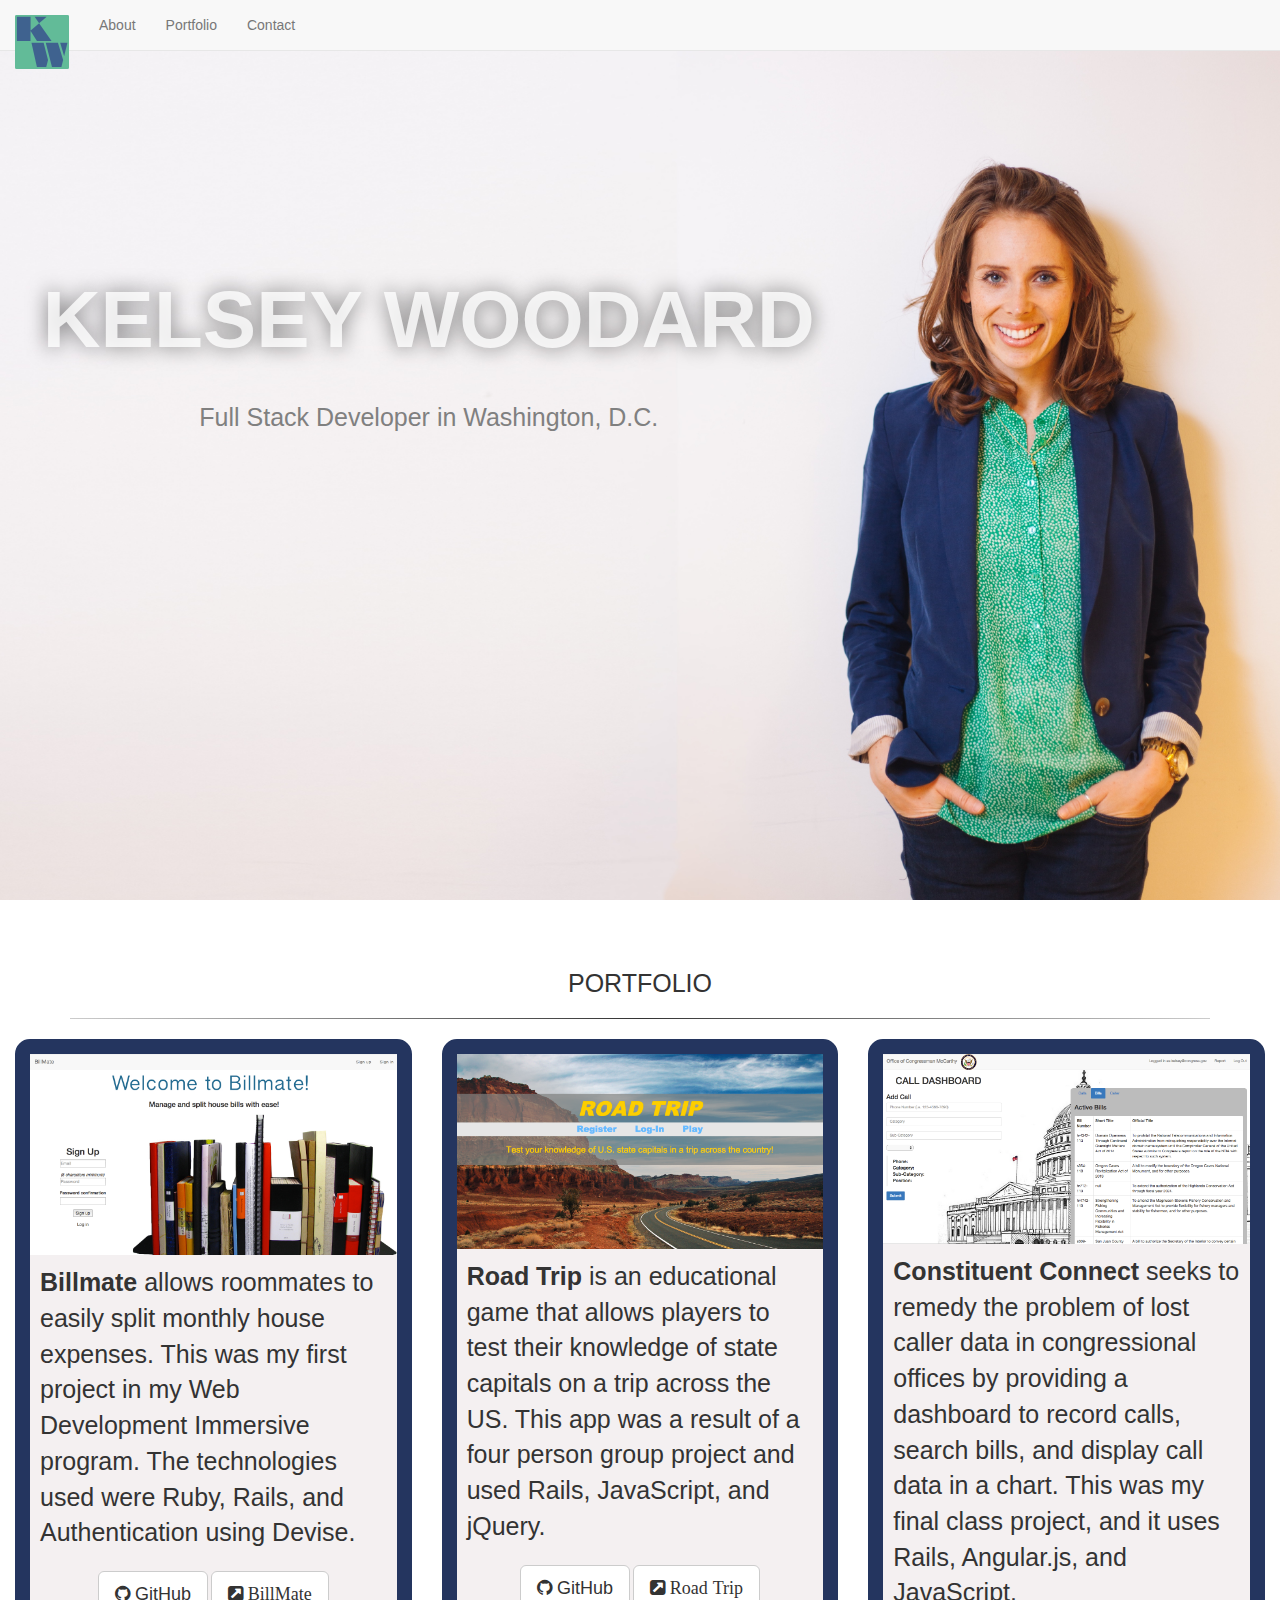
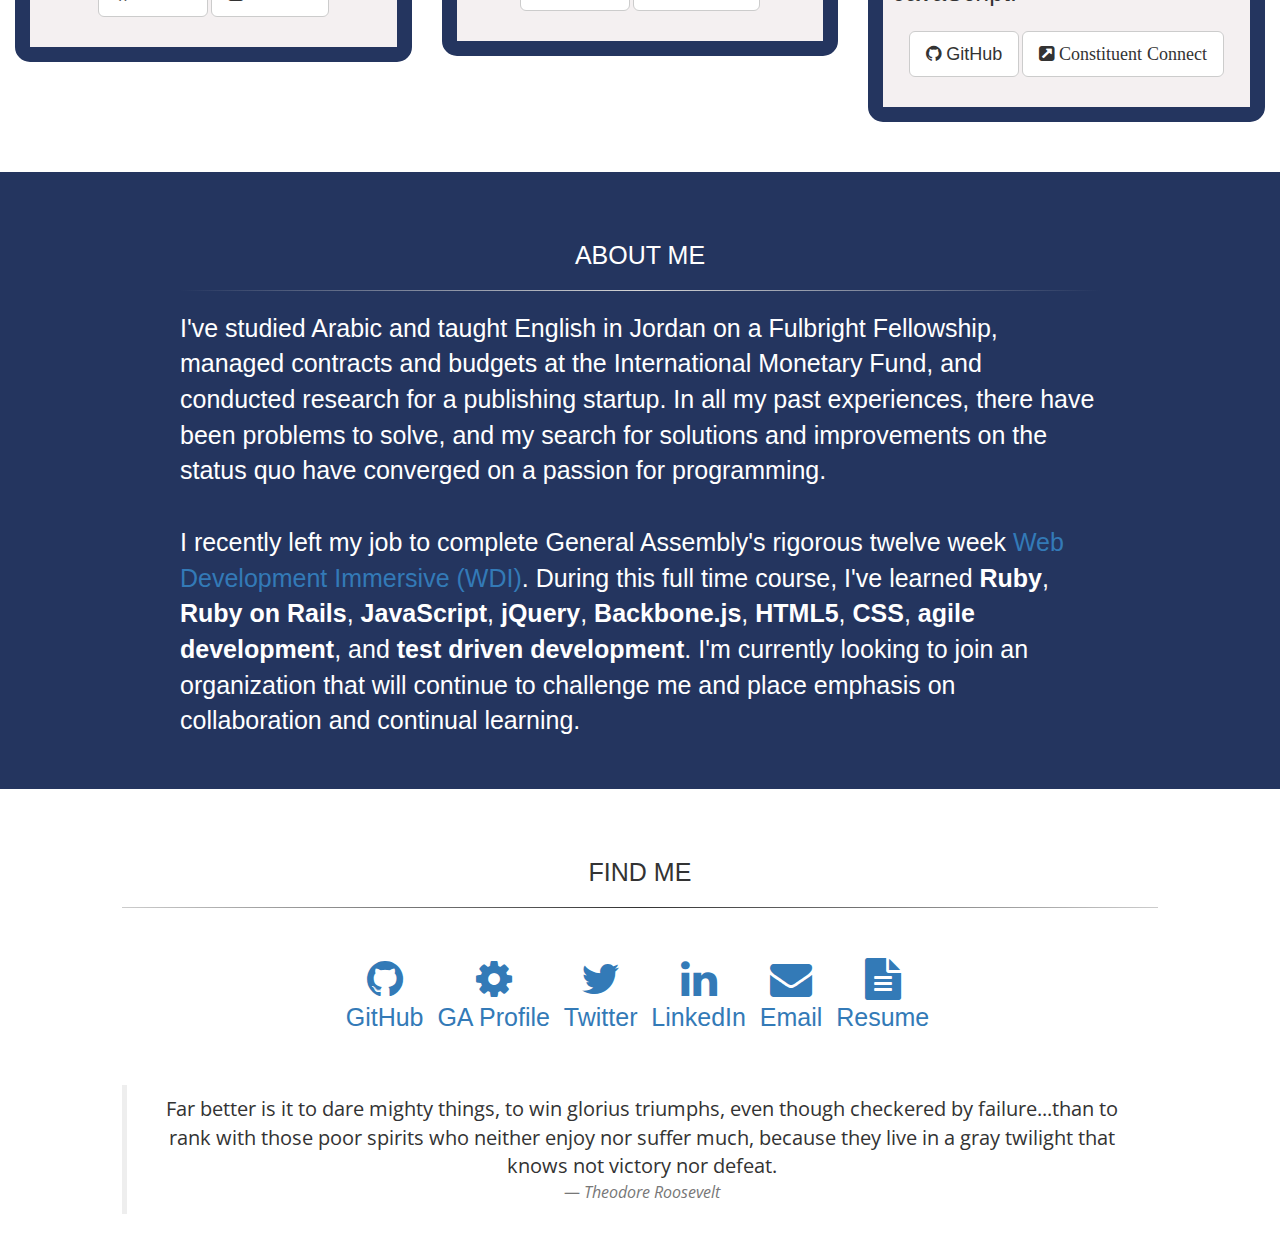
==== commit 859162d3: "fixed error in about section" ====
--- a/index.html
+++ b/index.html
@@ -149,7 +149,7 @@
               <p>
                 I've studied Arabic and taught English in Jordan on a Fulbright Fellowship, managed contracts and budgets at the International Monetary Fund, and conducted research for a publishing startup. In all my past experiences, there have been problems to solve, and my search for solutions and improvements on the status quo have converged on a passion for programming.</br></br>
 
-                I recently left my job to complete General Assembly's rigorous twelve week <a href="https://generalassemb.ly/education/web-development-immersive">Web Development Immersive (WDI)</a>. During this full time course, I've learned <strong>Ruby on Rails</strong>, <strong>JavaScript</strong>, <strong>jQuery</strong>, <strong>Backbone.js</strong>, <strong>test driven development</strong>, <strong>HTML5</strong>, <strong>CSS</strong>, <strong>agile development</strong>, and <strong>test driven development</strong>. I'm currently looking to join an organization that will continue to challenge me and place emphasis on collaboration and continual learning.
+                I recently left my job to complete General Assembly's rigorous twelve week <a href="https://generalassemb.ly/education/web-development-immersive">Web Development Immersive (WDI)</a>. During this full time course, I've learned <strong>Ruby</strong>, <strong>Ruby on Rails</strong>, <strong>JavaScript</strong>, <strong>jQuery</strong>, <strong>Backbone.js</strong>, <strong>HTML5</strong>, <strong>CSS</strong>, <strong>agile development</strong>, and <strong>test driven development</strong>. I'm currently looking to join an organization that will continue to challenge me and place emphasis on collaboration and continual learning.
               </p>
             </div>
           </div>
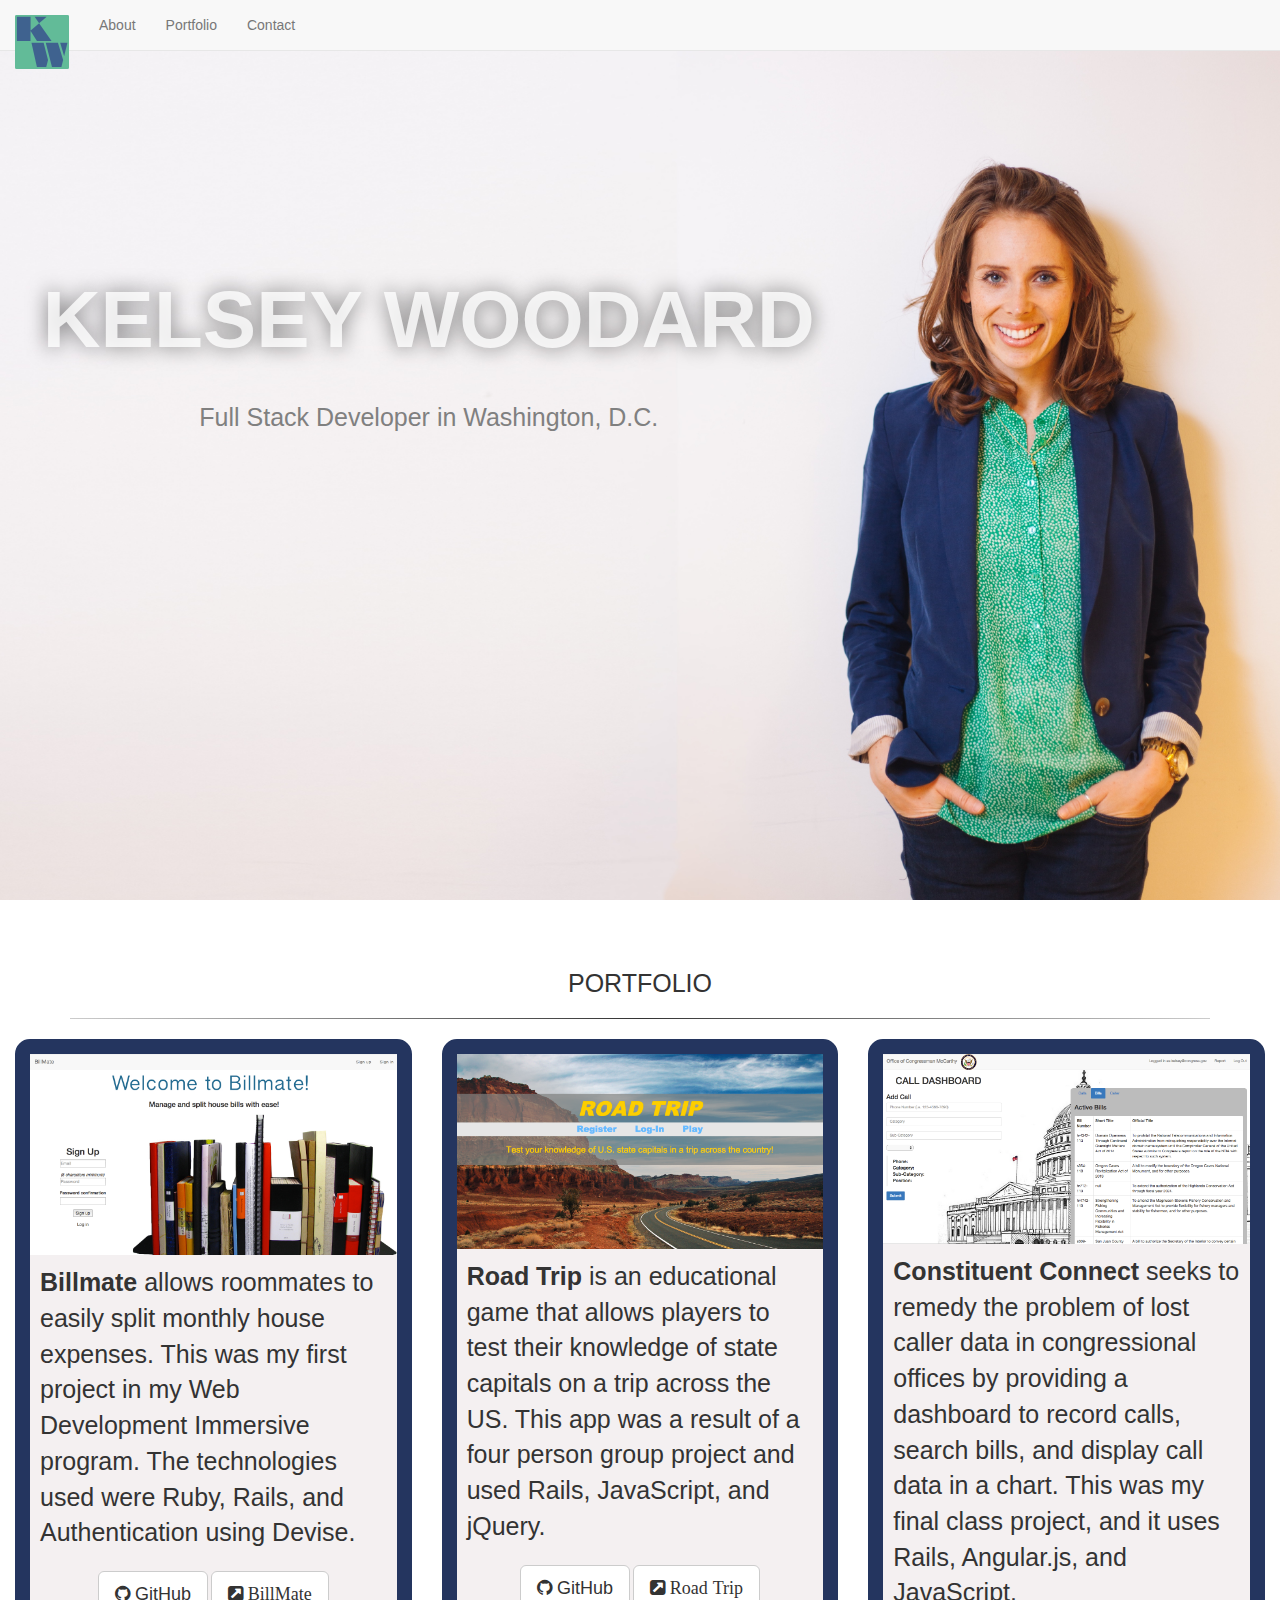
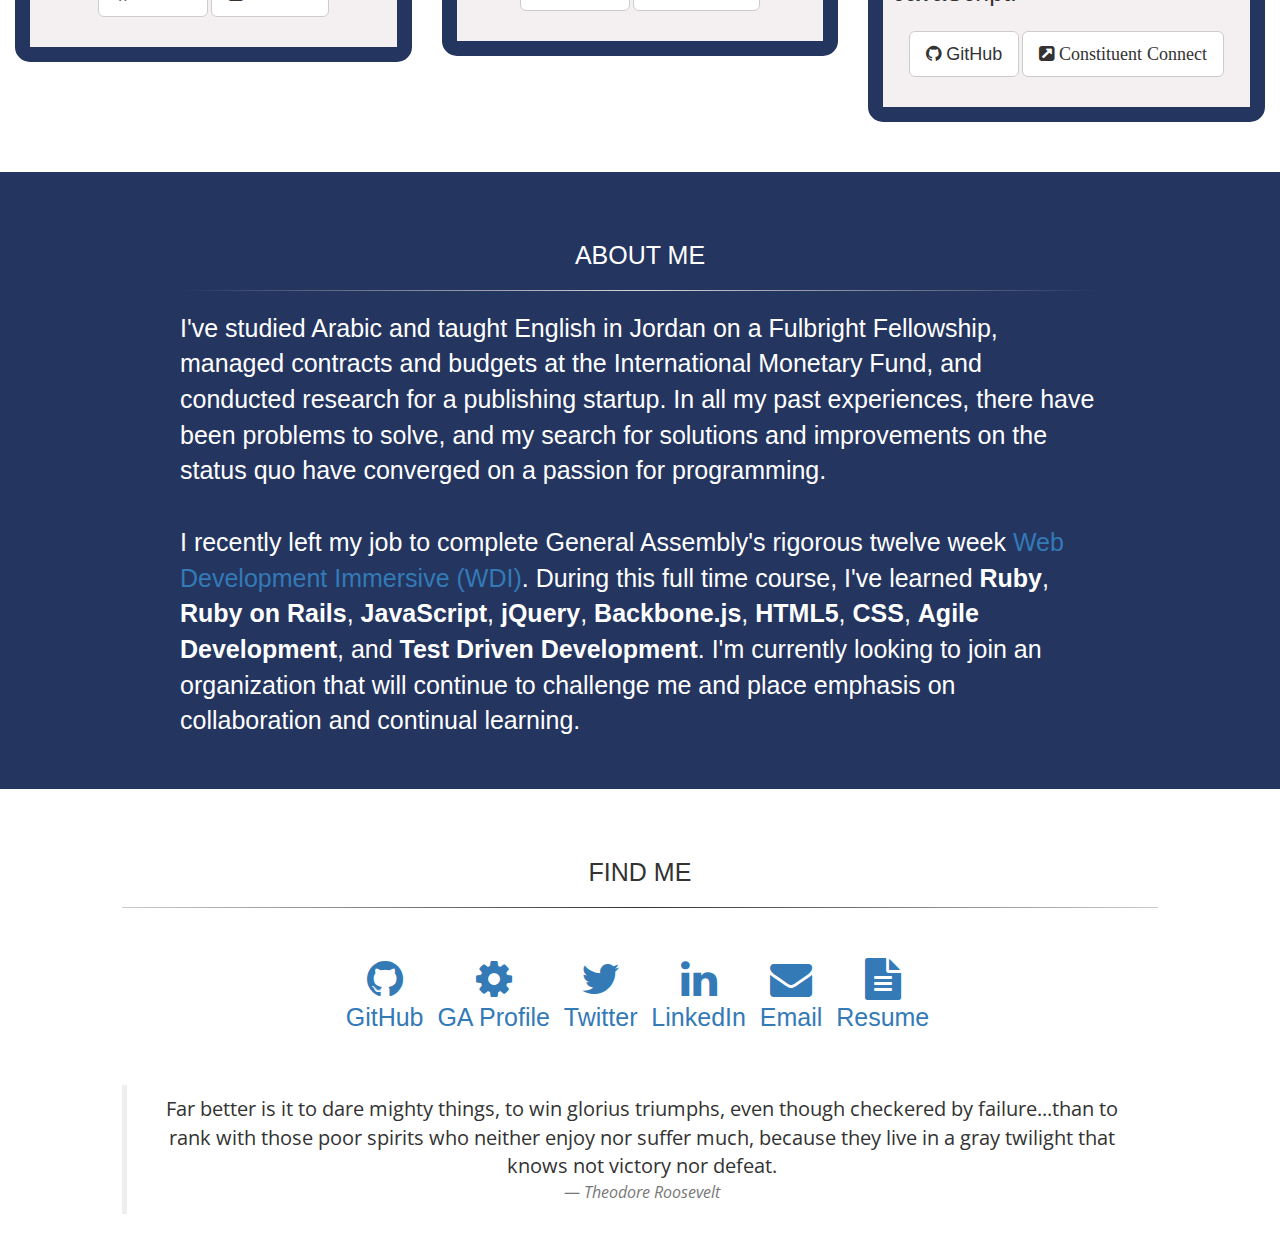
==== commit e8332e44: "capitalized agile dev & TDD" ====
--- a/index.html
+++ b/index.html
@@ -149,7 +149,7 @@
               <p>
                 I've studied Arabic and taught English in Jordan on a Fulbright Fellowship, managed contracts and budgets at the International Monetary Fund, and conducted research for a publishing startup. In all my past experiences, there have been problems to solve, and my search for solutions and improvements on the status quo have converged on a passion for programming.</br></br>
 
-                I recently left my job to complete General Assembly's rigorous twelve week <a href="https://generalassemb.ly/education/web-development-immersive">Web Development Immersive (WDI)</a>. During this full time course, I've learned <strong>Ruby</strong>, <strong>Ruby on Rails</strong>, <strong>JavaScript</strong>, <strong>jQuery</strong>, <strong>Backbone.js</strong>, <strong>HTML5</strong>, <strong>CSS</strong>, <strong>agile development</strong>, and <strong>test driven development</strong>. I'm currently looking to join an organization that will continue to challenge me and place emphasis on collaboration and continual learning.
+                I recently left my job to complete General Assembly's rigorous twelve week <a href="https://generalassemb.ly/education/web-development-immersive">Web Development Immersive (WDI)</a>. During this full time course, I've learned <strong>Ruby</strong>, <strong>Ruby on Rails</strong>, <strong>JavaScript</strong>, <strong>jQuery</strong>, <strong>Backbone.js</strong>, <strong>HTML5</strong>, <strong>CSS</strong>, <strong>Agile Development</strong>, and <strong>Test Driven Development</strong>. I'm currently looking to join an organization that will continue to challenge me and place emphasis on collaboration and continual learning.
               </p>
             </div>
           </div>
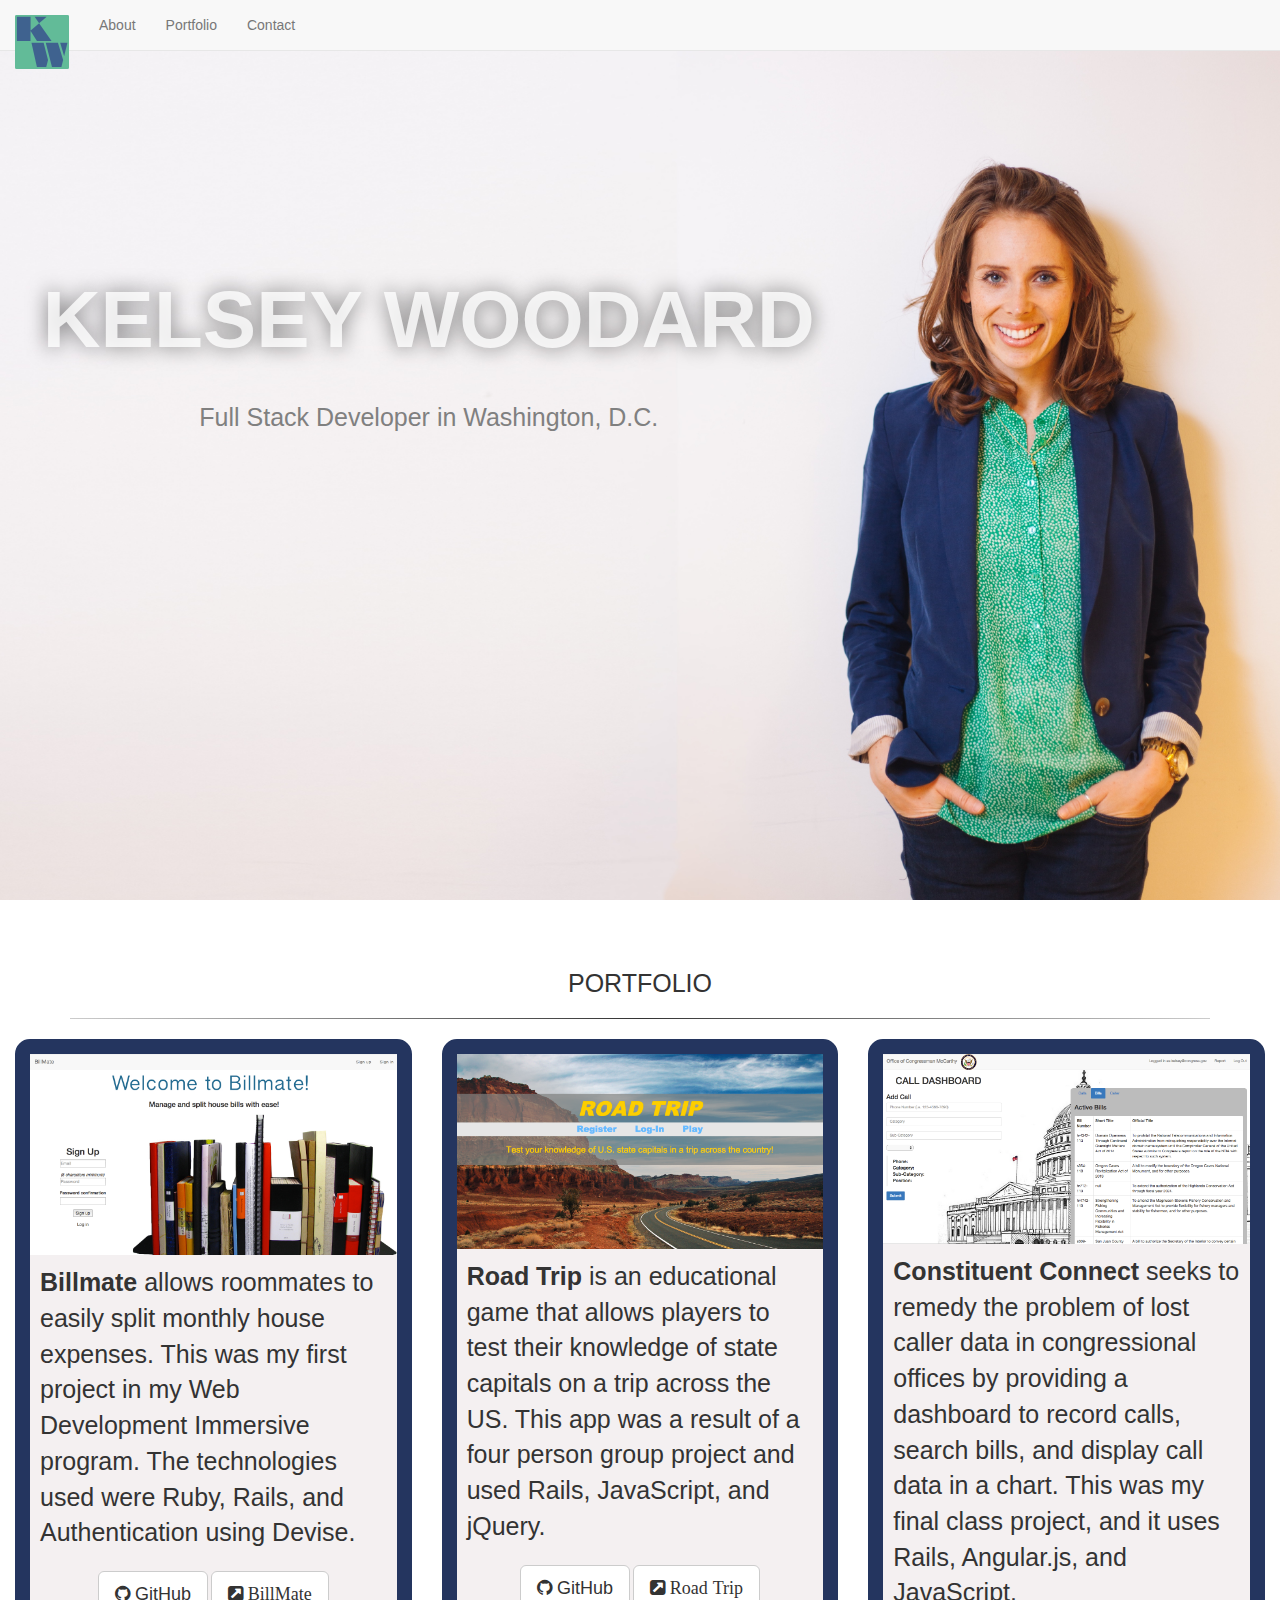
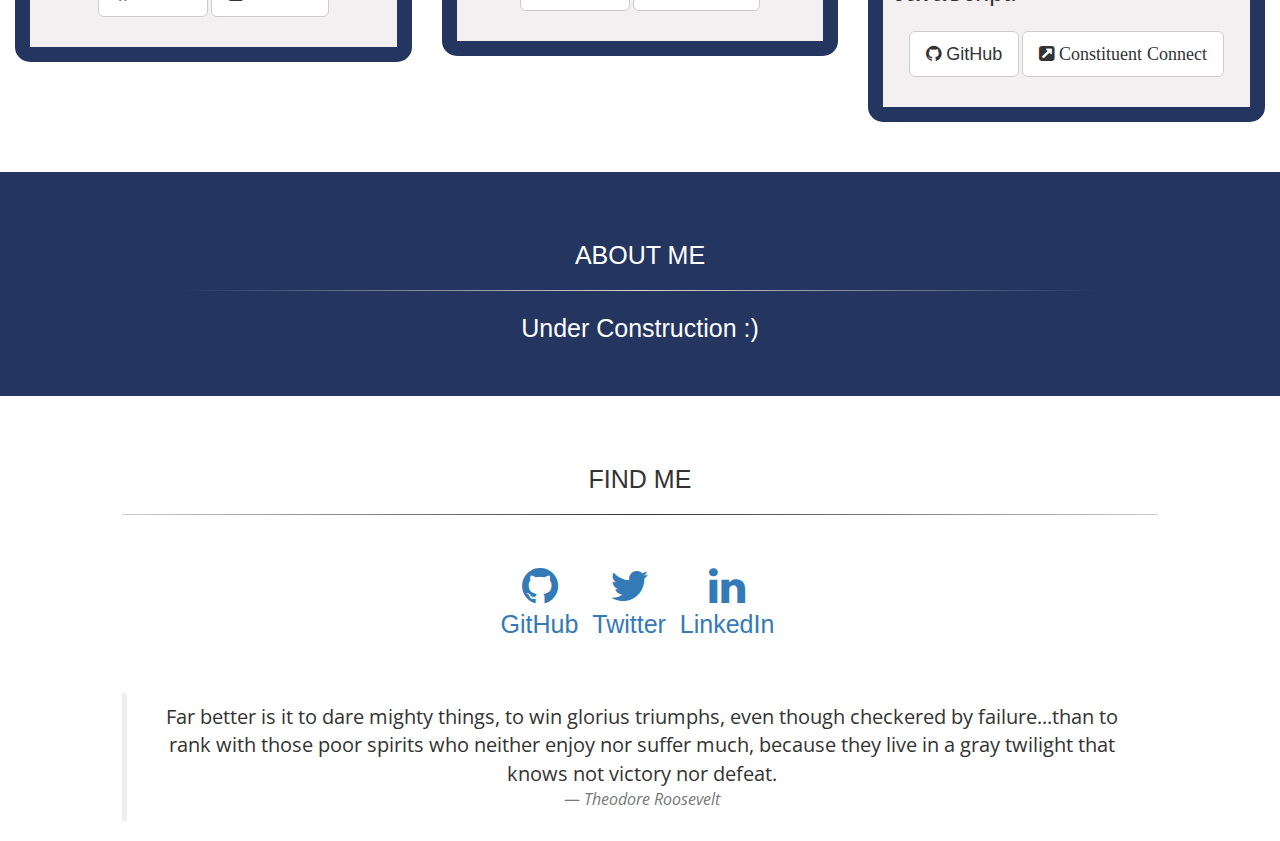
==== commit ba72693f: "Removed About Me details & email link, etc for now" ====
--- a/index.html
+++ b/index.html
@@ -146,10 +146,8 @@
                 <h2>ABOUT ME</h2>
                 <hr class="style-two">
               </div>
-              <p>
-                I've studied Arabic and taught English in Jordan on a Fulbright Fellowship, managed contracts and budgets at the International Monetary Fund, and conducted research for a publishing startup. In all my past experiences, there have been problems to solve, and my search for solutions and improvements on the status quo have converged on a passion for programming.</br></br>
-
-                I recently left my job to complete General Assembly's rigorous twelve week <a href="https://generalassemb.ly/education/web-development-immersive">Web Development Immersive (WDI)</a>. During this full time course, I've learned <strong>Ruby</strong>, <strong>Ruby on Rails</strong>, <strong>JavaScript</strong>, <strong>jQuery</strong>, <strong>Backbone.js</strong>, <strong>HTML5</strong>, <strong>CSS</strong>, <strong>Agile Development</strong>, and <strong>Test Driven Development</strong>. I'm currently looking to join an organization that will continue to challenge me and place emphasis on collaboration and continual learning.
+              <p class="text-center">
+                Under Construction :)
               </p>
             </div>
           </div>
@@ -166,19 +164,10 @@
                 <a href="http://www.github.com/kwoodard22" target="_blank"><i class="fa fa-github fa-3x"></i><p>GitHub</p></a>
               </li>
               <li>
-                <a href="https://alumni.generalassemb.ly/kelsey-woodard" target="_blank"><i class="fa fa-cog fa-3x" target="_blank"></i><p>GA Profile</p></a>
-              </li>
-              <li>
                 <a href="http://www.twitter.com/KelseyMWoodard" target="_blank"><i class="fa fa-twitter fa-3x"></i><p>Twitter</p></a>
               </li>
               <li>
                 <a href="http://www.linkedin.com/in/kelseywoodard" target="_blank"><i class="fa fa-linkedin fa-3x"></i><p>LinkedIn</p></a>
-              </li>
-              <li>
-                <a target="_blank" href="mailto:kwoodard22@gmail.com"><i class="fa fa-envelope fa-3x"></i><p>Email</p></a>
-              </li>
-              <li>
-                <a href="./assets/KWoodard_Resume.pdf" target="_blank"><i class="fa fa-file-text fa-3x" target="_blank"></i><p>Resume</p></a>
               </li>
             </ul>
             <blockquote id="quote">Far better is it to dare mighty things, to win glorius triumphs, even though checkered by failure...than to rank with those poor spirits who neither enjoy nor suffer much, because they live in a gray twilight that knows not victory nor defeat.
@@ -189,4 +178,4 @@
       </section>
     
   </body>
-</html>+</html>
